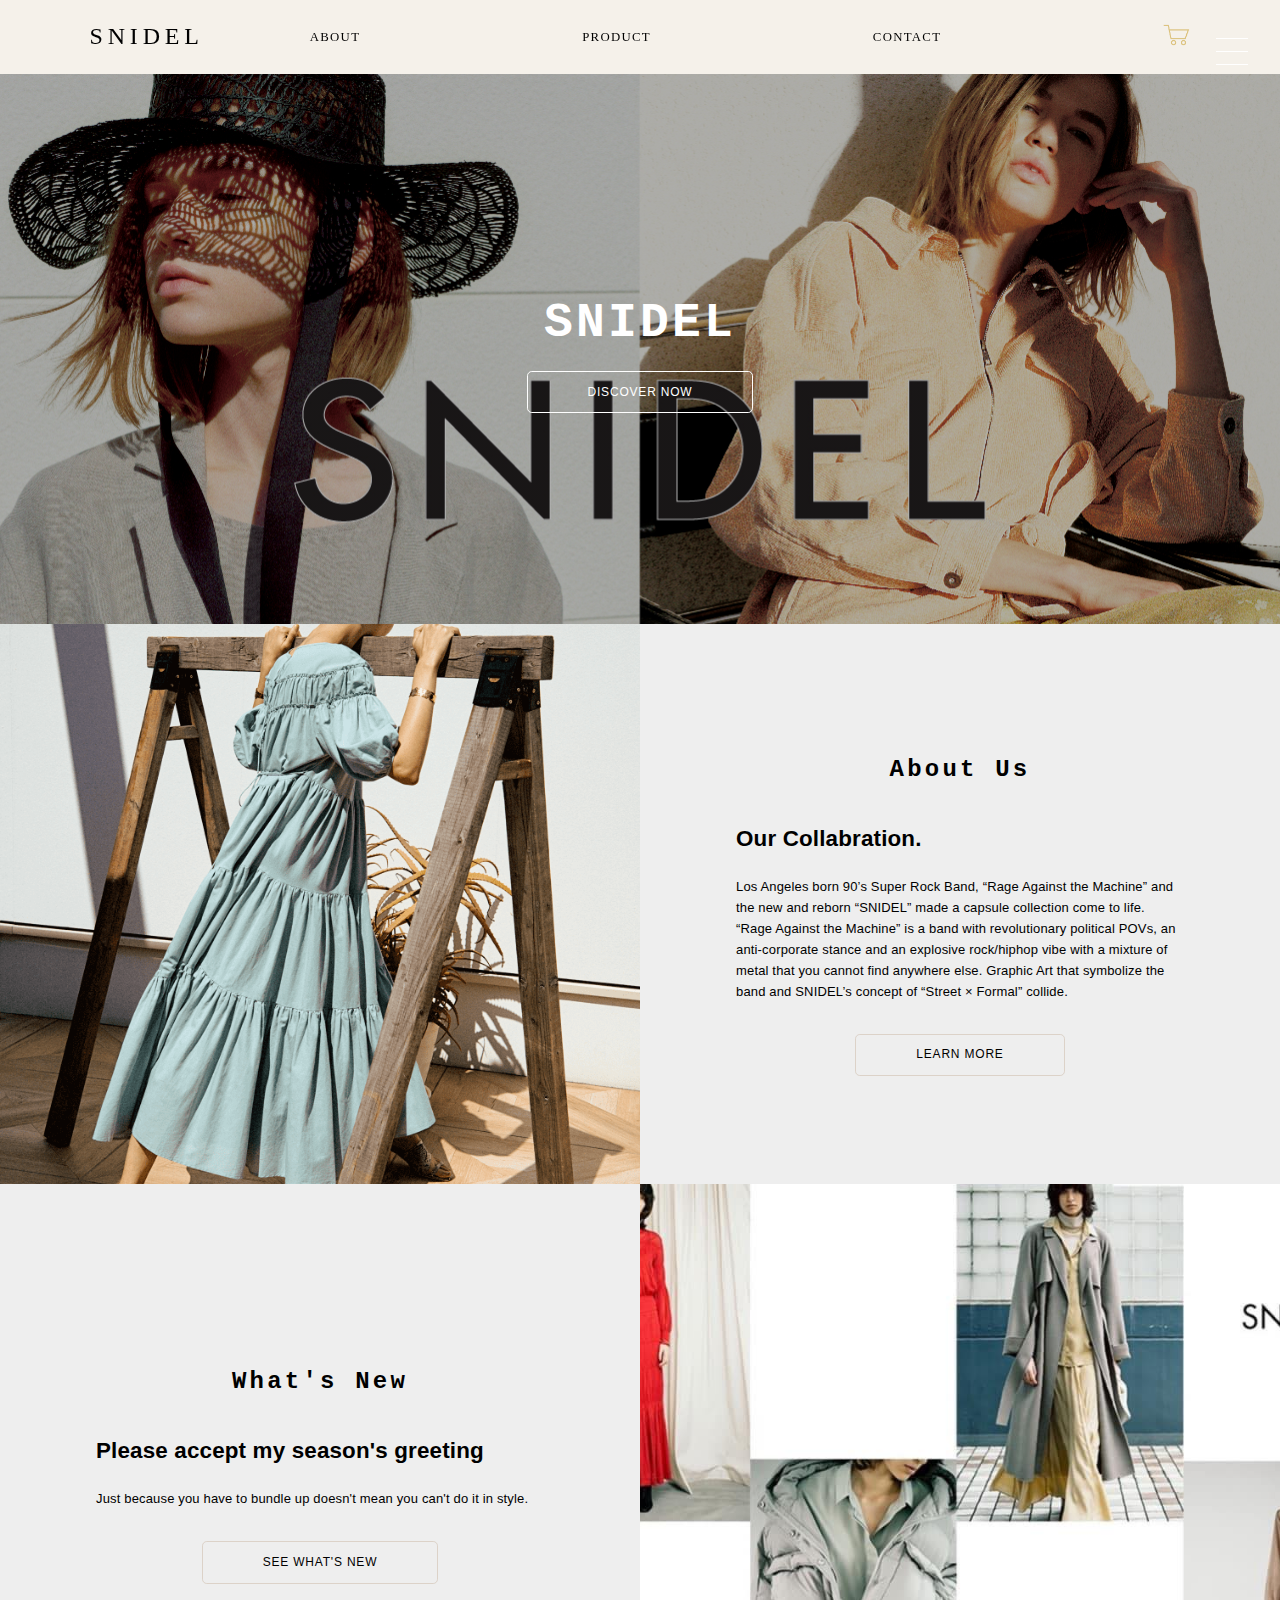
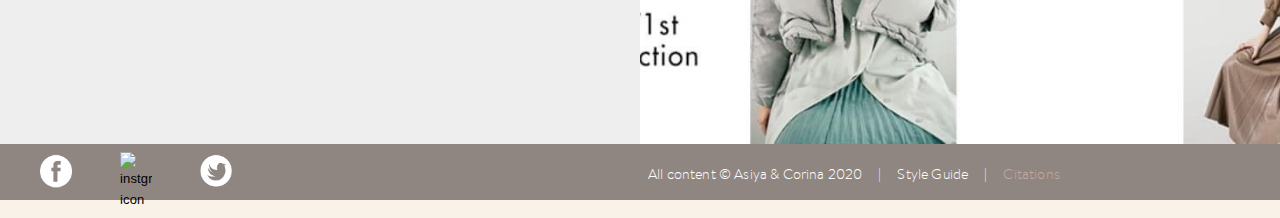
==== index.html @ e37d66d4 "change style" ====
<!doctype html>
<html lang="en">

	<head>
		<title>P02: Company</title>
		<meta charset="utf-8">
		<meta name="viewport" content="width=device-width, initial-scale=1.0">

		<link rel="stylesheet" href="css/normalize.css">
		<link rel="stylesheet" href="css/main.css">
		<link rel="stylesheet" href="css/grids.css">
		<link rel="stylesheet" href="css/nav.css">
		<link rel="stylesheet" href="css/fonts.css">
		<link rel="stylesheet" href="css/pages.css">
	</head>

	<body>
		<!--Navigation Bar-->
		<header>
			<nav class="navBar">
				<nav class="wrapper">

					<div class="logo">
						<a href="index.html" class="nav-logo">SNIDEL</a>
					</div>

		         	<input type="checkbox" id="css-toggle" name="css-toggle-list">

			        <ul>
		               <li><a href="about.html">ABOUT</a></li>

		               <li><a href="product.html">PRODUCT</a></li>
		               <li><a href="contact.html">CONTACT</a></li>

		               <li><a href="cart.html"><span class="cart_icon"></span>&#8203;</a></li>
			        </ul>

		         	<label for="css-toggle" id="css-toggle-list">&#8203;
		         		<span class="container" onclick="myFunction(this)">
						 	<span class="bar1"></span>
						  	<span class="bar2"></span>
						  	<span class="bar3"></span>
						</span>
		         	</label>
		        </nav>
		   </nav>
		</header>

		<div class="white-space"></div>

		<!--  Home Image Section -->
		<section class="title-section-home">
			<div class="grid-col-12of12">
				<div class="home-block">
					<h1>SNIDEL</h1>

					<a href="product.html" class="button">Discover Now</a>
				</div>
			</div>
		</section>


		 <!-- Our Story Section -->
		<section class="half-col-flexbox">

			<div class="grid-col-1of2 flex-box">
				<figure class="half-col-img">
					<img src="pic/about.png" alt="about">
				</figure>
			</div>

			<div class="grid-col-1of2 flex-box">
				<div class="block-content need-white-space">
					<h2>About Us</h2>
					<h3>Our Collabration.</h3>
					<p>
					Los Angeles born 90’s Super Rock Band, “Rage Against the Machine” and the new and reborn “SNIDEL” made a capsule collection come to life. “Rage Against the Machine” is a band with revolutionary political POVs, an anti-corporate stance and an explosive rock/hiphop vibe with a mixture of metal that you cannot find anywhere else. Graphic Art that symbolize the band and SNIDEL’s concept of “Street × Formal” collide.
					</p>


					<a href="about.html" class="button">LEARN MORE</a>
				</div>
			</div>
		</section>

		 <!-- list Overview Section -->
		<section class="half-col-flexbox">
			<div class="grid-col-1of2 flex-box box-1">
				<figure class="half-col-img">
					<img src="pic/snidelCover3.jpg" alt="product">
				</figure>
			</div>

			<div class="grid-col-1of2 flex-box box-2">

				<div class="block-content need-white-space">
					<h2>What's New</h2>
					<h3>Please accept my season's greeting</h3>
					<p>Just because you have to bundle up doesn't mean you can't do it in style.</p>

					<a href="product.html" class="button">SEE what's New</a>
				</div>
			</div>
		</section>




		<footer>
			<div class="footer_section">
				<div id="social-media-icons" class="grid-col-1of2">
					<a href="https://www.facebook.com/"><img src="pic/fb.png" alt="facebook icon"></a>
					<a href="https://www.instagram.com/"><img src="pic./inst.png" alt="instgram icon"></a>
					<a href="https://twitter.com/"><img src="pic//twitter.png" alt="twitter icon"></a>
				</div>

				<div id="copyright" class="grid-col-1of2">
					<p>All content © Asiya & Corina 2020</p>

					<div class="footer-source">
						<p class="bar-hidden">|</p>
						<p>Style Guide</a></p>
						<p>|</p>
						<p><a href="citation.html">Citations</a></p>

					</div>
				</div>
			</div>
		</footer>


	</body>
</html>
---- css/main.css ----
/* Body */
header, nav {
  font-family:"Lucida Sans Unicode";
  font-size: 0.8rem;
  letter-spacing: 0.08rem;
}

body {
  background-color:#f8f2e9;
  font-family:"Lucida Sans Unicode";
  font-size: 13px;
  line-height: 21px;
  margin: 0;
  letter-spacing: 0.01rem;
}

p {
  text-align: left;
  font-size: 13px;
}

h1 {
  font-family:monospace;
    margin: 1rem 0 3rem 0;
    font-size: 3rem;
    letter-spacing: 0.2rem;
    text-align: center;
}

h2 {
  font-family:monospace;
  margin: 1.5rem 0 2.5rem 0;
  font-size: 1.5rem;
  letter-spacing: 0.2rem;
  line-height: 1.8rem;
  text-align: center;
}

h3, h4,  {
  font-family:monospace;
  letter-spacing: 0.05rem;
}

h3 {
  font-size: 1.4rem;
  line-height: 1.8rem;
}

h4 {
  font-size: 1.3rem;
  line-height: 1.6rem;
}



.emphasis {
  font-family: "Lucida Sans Unicode";
}

section {
  padding: 0;
}

section::after {
  content: "";
  display: block;
  clear: both;
}

.need-white-space {
  padding: 3rem 6rem;
}

.cart_section .need-white-space {
  padding: 3rem 4.5rem;
}

.checkout_section .need-white-space {
  padding: 3rem 2.5rem;
}

.white-space {
  width: 100%;
  height: 4.6rem;
}

figure {
    margin: 0;
}

figure::after {
  content: "";
  display: block;
  clear: both;
}

img {
  width: 100%;
  height: auto;
}

.row-1of4 {
  margin: 1rem;

}

.row-1of3 {
  margin: 1rem 2rem ;
}

/* Header */

::-webkit-scrollbar {
  display: none;
}

/* Single Product Page */
.single-product, .single-product h1 {
  text-align: left;
  padding: 0;
  margin: 0;
}

.single-product {
  margin-left: 4rem;
}

/*food selection*/
.quantity {
  display: block;
  float: left;
  width: 100%;
}

.quantity p, .quantity select {
  display: inline;
  margin-right: 1rem;
}

.food_quan {
    border: 1px solid rgb(0, 0, 0);
    width: 29%;
    padding: 0.5rem 1rem;
    margin-bottom: 1rem;
}

.food_num {
    background: transparent;
    border: 0;
    border-radius: 0;
    height: auto;
}

/*  Styling */
footer {

  width: 100%;
}

.footer_section {
  background-color:#8f8681;
  height: 3.5rem;
  width: 100%;
}

.footer-source a {
  text-decoration: none;
  color: #c6aa9d;

  -webkit-transition: all 0.5s ease;
  transition: all 0.5s ease;
}

.footer-source a:hover, .footer-source a:focus, .footer-source a:active {
  color: white;

  -webkit-transition: all 0.5s ease;
  transition: all 0.5s ease;
}

/*.footer-source a:visited{
  color: #ffffff;;
}*/

#copyright p {
  font-family: 'BrandonTextLight', Verdana, sans-serif;
  font-size: 0.73rem;
  display: inline;
  float: left;
  text-align: left;
  padding: 0.5rem 0.5rem 0 0.5rem;
  color: #fff;
}

#social-media-icons img {
  width: 3rem;
  text-align: left;
  float: left;
  display: inline;
  padding: 0.5rem;
  margin-left: 2rem;
}

/* In-Text Links Styling */
a {
  text-decoration: none;
  color: black;

  -webkit-transition: all 0.5s ease;
  transition: all 0.5s ease;
}

a:hover, a:focus, a:active {
  background:white;
  background-color:#c6aa9d;

  -webkit-transition: all 0.5s ease;
  transition: all 0.5s ease;
}

/* Sub Navigation Styling */
.sub-nav a, .checkout-nav a{
  color: #000;
}

.sub-nav {
  text-align: center;
  padding-top: 4rem;
  padding-bottom: 1rem;
}

.checkout-nav {
  text-align: center;
  padding: 4rem 0 1rem 0;
}

.sub-nav a, .sub-nav p, .checkout-nav a, .checkout-nav p {
  display: inline;
  padding: 0 0.5rem;
  margin: 0;
}

/* Button Styling */
.button {
  font-size: 0.75rem;
  letter-spacing: 0.05rem;
  text-decoration: none;
  border-color:#dcd2c8;
  border-style: solid;
  color: black;
  border-width: 0.1rem;
  text-transform: uppercase;

  -webkit-transition: all 0.5s ease;
  transition: all 0.5s ease;

  padding: 0.8em 5em 0.8em 5em ;

  border-radius: 0.3rem;
  display: inline-block;
}

.home-block .button:hover, .home-block .button:focus,
.button:hover, .button:focus {
  background-color: #c6aa9d;
  border-color: #c6aa9d;
  color: rgb(255, 255, 255);
}
---- css/grids.css ----
/*Grids file*/

*, *::after, *::before {
	-webkit-box-sizing: border-box;
	-moz-box-sizing: border-box;
	box-sizing: border-box;
}

[class^='grid-col-'] {
	float: left;
	text-align: center; /* center the content in this block by default */
	width: 100%;  /* defining the default to be mobile first */
}

[class^='grid-col-']::after {
	content: "";
	display: block;
	clear: both;
}

.grid-col-1of3 {
	width: 33.33%;
}

.grid-col-1of4 {
	width: 25%;
}

.grid-col-1of2 {
	width: 50%;
}

/******** MEDIA QUERIES *********/

@media screen and (min-width:75rem) {

	.grid-col-1of4 .listing-block .overlay {
		-webkit-transition: -webkit-transform 0.35s;
		transition: transform 0.35s;
		-webkit-transform: translate3d(0,100%,0);
		transform: translate3d(0,100%,0);
		visibility: hidden;
	}

	.grid-col-1of4 .listing-block .listing-responsive {
	    display: block;
	    position: relative;
		-webkit-transition: -webkit-transform 0.35s;
		transition: transform 0.35s;
	}

	.grid-col-1of4 .listing-block:hover .listing-responsive {
	    -webkit-transform: translate3d(0,-10%,0);
		transform: translate3d(0,-10%,0);
	}

	.listing-block .order-now {
		-webkit-transition: -webkit-transform 0.35s;
		transition: transform 0.35s;
		-webkit-transform: translate3d(0,200%,0);
		transform: translate3d(0,200%,0);
		visibility: visible;
	}

	.grid-col-1of4 .listing-block:hover .overlay,
	.grid-col-1of4 .listing-block:hover .order-now {
		-webkit-transform: translate3d(0,0,0);
		transform: translate3d(0,0,0);

		-webkit-transition: all 0.5s ease;
		transition: all 0.5s ease;
	}

	.grid-col-1of4 .listing-block:hover .order-now {
		-webkit-transition-delay: 0.05s;
		transition-delay: 0.05s;
	}

	.grid-col-1of4 .listing-block:hover .overlay:hover,
	.grid-col-1of4 .listing-block:hover .order-now:hover {
		background-color: rgb(227, 212, 171);
	}
}

/* Tablet */
@media screen and (max-width: 75rem) {

    .grid-col-1of4 {
		width: 50%;
	    display: block;
	}

	.half-col-section .grid-col-1of2,
	.cart-content .grid-col-1of2 {
        display: block;
        width: 100%;
        margin: 0 0 2rem 0rem;
    }

    .cart-content .confirm_section .grid-col-1of2 {
        width: 50%;

    }

    .grid-col-1of3 {
		width: 100%;

	}

    .need-white-space {
  		padding: 2rem 3rem;
	}

	.row-1of4 {
		padding-bottom: 0;
	}

	.service-block img{
		width: 10%;
	}

	.single-product {
  		margin-left: 0rem;
  	}

  	.food_quan {
    	width: 18%;
	}

	/*menu page*/
	.half-col-section [id^='content'] .grid-col-1of2 {
		margin: 0;
	}

	.half-col-section [id^='content'] .dish-title {
		width: 90%;
	}

	.half-col-section [id^='content'] .price {
		text-align: right;
		width: 10%;
	}

	.half-col-section [id^='content'] .left {
		border-right: none;
		padding-right: 0;
	}

	.half-col-section [id^='content'] .right {
		padding-left: 0;
	}

	/*footer*/
	.footer_section .grid-col-1of2 {
		width: 100%;
	}

	#social-media-icons img {
		float: none;
	}

	#copyright p {

     float: none;
     text-align: center;
	}

	.footer-source{
		padding-top:0.5rem;
		padding-bottom: 1rem;
	}

	#copyright .footer-source .bar-hidden,
	.cart-content .bar-hidden {
		display: none;
	}
}


@media screen and (max-width: 55rem) {

	.half-col-flexbox .grid-col-1of2 {
        display: block;
        width: 100%;
        margin: 0 0 2rem 0rem;
	}

	.half-col-flexbox {
		display: block;
	}

	.half-col-flexbox .box-1 {
		order: 0;
	}
}

/* Mobile */
@media screen and (max-width: 40rem) {

	.row-1of3 {
 	 margin: 1rem 1.5rem;
	}

    .grid-col-1of4 {
        display: block;
        width: 100%;
/*        margin: 0 0 2rem 0;*/
    }

    .need-white-space {
    	padding: 2rem 0;
    }

  	.row-1of4 {
		padding: 0;
		margin: 0;
	}

	.block-content {
		padding: 0 1.5rem;
	}

	.contact-section .block-content {
		padding: 0 0rem;
	}

	.sub-nav, .checkout-nav .sub-nav {
	  padding: 3rem 1.5rem 1rem 1.5rem;
	}

	.menu-sub {
		padding: 3rem 0rem 1rem 0rem;
	}

	.single-product {
  		margin: 0 0.5rem;
	}

	.food_quan {
    	width: 40%;
	}

	.checkout-button .grid-col-checkout-6of12 {
		padding: 0;
	}

	.half-col-flexbox .grid-col-1of2 .half-col-img {
		/*display: flex;
    	justify-content: center;
    	align-items: center;
        display: block;*/
        width: 100%;
        height: 50%;
        margin: 0;
	}

	.half-col-flexbox .half-col-img img {
		width: 100%;
	    height: 50%;
	    object-fit: cover;
	    object-position: 50% 50%;
	}

	.grid-col-1of4 .listing-block {
		margin-bottom: 2rem;
	}
	/*menu page*/
	.half-col-section {
		padding: 2rem 1.5rem;
	}

	.half-col-section figure {
		padding: 0;
	}
	.half-col-section [id^='content'] .grid-col-1of2 {
		margin: 0;
	}

	.half-col-section [id^='content'] .dish-title {
		width: 80%;
	}

	.half-col-section [id^='content'] .price {
		text-align: left;
		padding-top: 0;
		width: 20%;
		padding-left: 1.5rem;
	}

	.half-col-section [id^='content'] .left {
		border-right: none;
		padding-right: 0;
	}

	.half-col-section [id^='content'] .right {
		padding-left: 0;
	}

}
---- css/nav.css ----
body {
    margin: 0;
    font-family: 'Lato', sans-serif;
}

/***************** NAVIGATION ********************/
.navBar {
	background-color:#f5f1ea;
	position: fixed;
	min-width: 100%;
	top: 0;
	z-index: 1;
}

.nav-logo {
	display: inline-block;
  	padding-top: 1.5rem;
  	padding-bottom: 1.5rem;
  	font-size: 1.5rem;
  	letter-spacing: 0.3rem;
    -webkit-transition: all 0.5s ease;
  	transition: all 0.5s ease;
}

.wrapper {
	margin: 0 auto;
	max-width: 90%;
	padding: 0 2%;
	align-items: center;
	display: flex;
	justify-content: space-between;
}

.cart_icon {
	content: url('../pic/cart-h.png');
	width: 1.7rem;
	vertical-align: middle;
	margin-bottom: 0.5rem;
}

.cart_icon:hover {
	content: url('../pic/cart.png');

	transition: all 0.5s ease;
	-webkit-transition: all 0.5s ease;

	/*citation:http://stackoverflow.com/questions/4717117/css-image-link-change-on-hover*/
}


nav ul {
	width: 80%;
	display: flex;
	flex-wrap: wrap;
	max-width: 70%;
	list-style-type: none;
	padding: 0;
	justify-content: space-between;
}

nav li:last-child {
	border-bottom: none;
}

nav a {
	text-decoration: none;
	color: black;
	display: block;

	-webkit-transition: color .3s linear;
	transition: color .3s linear;
}

nav a:hover {
  background:black;
  background-color:#c6aa9d;
}

nav li {
	position: relative;
	line-height: 3rem;
	color: black;
	/*text-align: center;*/
	display: inline-block;

	transition: all 0.5s ease;
	-webkit-transition: all 0.5s ease;
}

nav input, nav label {
	display: none;

}

nav label {
	position: absolute;
	top: 0.9rem;
	right: 2rem;
}

nav label:hover {
	cursor:pointer;
}

label .container {
    display: inline-block;
    cursor: pointer;
    margin-top: 0.5rem;
}

label .bar1, label .bar2, label .bar3 {

    display: block;
    width: 2rem;
    height: 0.8rem;
    margin: 0 0 0 0.8rem;
    border-top: 0.1rem solid #fff;

    -webkit-transition: all 0.5s ease;
  	transition: all 0.5s ease;

/*    width: 1.8rem;
    height: 1px;
    background-color: #fff;
    margin: 0.6rem 0;
    transition: 0.4s;*/
}

/* Rotate first bar */
.change .bar1 {
    -webkit-transform: rotate(-45deg) translate(-0.1rem, 1rem);
    transform: rotate(-45deg) translate(-0.1rem, 1rem);
}

/* Fade out the second bar */
.change .bar2 {
    opacity: 0;
}

/* Rotate last bar */
.change .bar3 {
    -webkit-transform: rotate(45deg) translate(-0.5rem, -0.6rem);
    transform: rotate(45deg) translate(-0.5rem, -0.6rem);
}

/*************** MEDIA QUERIES *******************/
@media only screen and (max-width: 90rem) {

    nav ul {
		max-width: 75%;

		transition: all 0.5s ease;
		-webkit-transition: all 0.5s ease;
  	}

  	.white-space {
		width: 100%;
  		height: 4rem;
	}
}

@media only screen and (max-width: 83rem) {

	nav ul{
		max-width: 85%;

		transition: all 0.5s ease;
		-webkit-transition: all 0.5s ease;
  	}
}

@media only screen and (max-width: 69rem) {

	.cart_icon {
		width: 2rem;
	}

	.resv_icon {
		width: 1.5rem;
	}

	nav ul {
		transition: all 1s ease;
		visibility: hidden;
		height: 0;
		width: 100%;
		display: block;
		margin: 0 auto;
		opacity: 0;

		transition: all 0.5s ease;
		-webkit-transition: all 0.5s ease;
  	}

	nav li {
		flex: none;
		width: 100%;
		border-bottom: solid 1px #777;
		padding: 1.5em 0;
		text-align: center;
  	}

	nav li:last-child {
    	margin-bottom: 4rem;
  	}

  	nav input[type="checkbox"]:checked + ul {
	    width: auto;
	    transition: all 1s ease;
	    height: 100vh;
	    visibility: visible;
	    opacity: 1;
	    overflow-y: scroll;
	    -webkit-overflow-scrolling:touch;
  	}

	nav label {
  		display: block;
  	}

	nav input[type="checkbox"]:checked + ul li:nth-child(1) {
		color: #fff;
	}

	.wrapper {
    	display: block;
  	}

  	::-webkit-scrollbar {
    	display: none;
  	}
}

@media only screen and (max-width: 69rem) and (max-height: 40rem) {

	nav li {
		padding: 1em 0;
  	}
}

@media only screen and (max-width: 40rem){


}

/*@media only screen and (max-width: 40rem) and (max-height: 40rem) {
	 nav li {
  		padding:  1rem 0;
  	}
}*/
---- css/fonts.css ----
@font-face {
	font-family: 'BrandonTextRegular';
	font-weight: normal;
	font-style: normal;
	src: url('../fonts/brandontext-regular-webfont.eot');
	src: url('../fonts/brandontext-regular-webfont.eot?#iefix') format('embedded-opentype'), 
		 url('../fonts/brandontext-regular-webfont.woff2') format('woff2'), 
		 url('../fonts/brandontext-regular-webfont.woff') format('woff'),
		 url('../fonts/brandontext-regular-webfont.ttf') format('truetype');
}

@font-face {
	font-family: 'BrandonTextLight';
	font-weight: normal;
	font-style: normal;
	src: url('../fonts/brandontext-light-webfont.eot');
	src: url('../fonts/brandontext-light-webfont.eot?#iefix') format('embedded-opentype'), 
		 url('../fonts/brandontext-light-webfont.woff2') format('woff2'), 
		 url('../fonts/brandontext-light-webfont.woff') format('woff'),
		 url('../fonts/brandontext-light-webfont.ttf') format('truetype');
}

@font-face {
	font-family: 'BrandonTextMedium';
	font-weight: normal;
	font-style: normal;
	src: url('../fonts/brandontext-medium-webfont.eot');
	src: url('../fonts/brandontext-medium-webfont.eot?#iefix') format('embedded-opentype'), 
		 url('../fonts/brandontext-medium-webfont.woff2') format('woff2'), 
		 url('../fonts/brandontext-medium-webfont.woff') format('woff'),
		 url('../fonts/brandontext-medium-webfont.ttf') format('truetype');
}

@font-face {
	font-family: 'LoraRegular';
	font-weight: normal;
	font-style: normal;
	src: url('../fonts/lora-regular-webfont.eot');
	src: url('../fonts/lora-regular-webfont.eot?#iefix') format('embedded-opentype'), 
		 url('../fonts/lora-regular-webfont.woff2') format('woff2'), 
		 url('../fonts/lora-regular-webfont.woff') format('woff'),
		 url('../fonts/lora-regular-webfont.ttf') format('truetype');
}
---- css/pages.css ----
[class^='block-'] {
	/*background-color: #ccc;*/
}

/*citation: http://jonathannicol.com/blog/2011/10/18/responsive-elements-that-retain-their-aspect-ratio/*/

.home-block h1 {
	line-height: 4rem;
	color: rgb(255, 255, 255);
	font-size: 3rem;
	margin-bottom: 1rem;
}

.home-block p {
	color: rgb(255, 255, 255);
	font-size: 1.3rem;
	padding-bottom: 2rem;
	text-align: center;
}

.home-block .button {
	color: rgb(255, 255, 255);
	border-color: rgb(255, 255, 255);
}

.title-section-home {
	background:
    linear-gradient(
      rgba(0, 0, 0, 0.3),
      rgba(0, 0, 0, 0.3)
      ),
    url('../pic/bk.jpg');
	background-position: top center;
	background-attachment: fixed;
	background-repeat: no-repeat;
	background-size: cover;
	width: 100%;
	height: 35rem;
	display: flex;
    align-items: center;

/*    citation: http://sixrevisions.com/css/responsive-background-image/;*/
}

.multi-col-section {
	background-color: rgb(245, 245, 245);
}

/*listing page styling*/
.title-section-listing {
	background-image: url('../pic/bk.jpg');
	background-position: center center;
	background-attachment: fixed;
	background-repeat: no-repeat;
	background-size: cover;
	width: 100%;
	height: 25rem;
	display: flex;
    align-items: center;
/*    citation: http://sixrevisions.com/css/responsive-background-image/;*/
}

.listing-page {
	background-color: rgb(245, 245, 245);
}

.food-listing {
	background-color: #ccc;
	height: 16rem;
    overflow: hidden;
}

.food-listing img {
	width: 100%;
    height: 100%;
    object-fit: cover;
    object-position: 50% 50%;
}

.food-listing::after {
	content: "";
	display: block;
	clear: both;
}

.listing-block {
	background-color: #ffffff;
	/*citation: https://www.w3schools.com/css/css3_shadows.asp*/
	width: 100%;
    height: 29.5rem;
    float: left;
    overflow: hidden;
    position: relative;
    text-align: center;
}

/*citation:https://miketricking.github.io/dist/*/

.listing-block .overlay {
    width: 100%;
    position: absolute;
    overflow: hidden;
    left: 0;
	top: auto;
	bottom: 0;
	padding: 0;
	height: auto;
	background-color: #ffffff;
	color: #3c4a50;
	visibility: visible;
}

.listing-block .order-now {
	text-decoration: none;
	width: 100%	;
	text-transform: uppercase;
	color: #fff;
	text-align: center;
	position: relative;
	padding: 10px 0;
	background-color: rgb(213, 181, 123);
	float: left;
	margin: 0px;
	display: inline-block;
}

.product-name {
	background-color: #fff;
	margin-top: 14.8rem;
	margin-left: 7.5%;
	width: 85%;
	position: absolute;
	box-shadow: 0 0px 0px 0 rgba(0, 0, 0, 0.1),
	0 0px 0.1rem 0 rgba(0, 0, 0, 0.1);

	/*citation: https://www.w3schools.com/css/css3_shadows.asp*/
}

.product-name h4 {
	margin: 0.5rem 0;
}

.food-detail {
	margin-top: 1rem;
   padding: 1.5rem;
    font-size: 0.9em;
}

.food-detail .button {
	display: block;
	width: 100%;
}

/* Review Form Styling */
.review-form .grid-col-1of2 {
	text-align: left;
}

#review-container {
	height: 35rem;
	overflow: scroll;
}

.review-form label {
	text-align: left;
}

.review-form .button-center {
	display: block;
}

.button-center {
	text-align: center;
	display: inline-block;
	margin-top: 2rem;
}

input[type=submit] {
	padding: 0.8em 5em 0.8em 5em ;
	margin-top: 2rem;
	background-color: rgba(255, 255, 255, 0);
	font-size: 0.75rem;
}

.checkout-button .button-center {
	margin-top: 1rem;
}

input[type=text] {
	height: 3rem;
}

textarea {
	height: 5rem;
}

input[type=text], textarea {
	font-family: 'BrandonTextLight', Verdana, sans-serif;
	padding-left: 0.5rem;
	color: rgb(0, 0, 0);
	margin-top: 0.2rem;
	border: 0.1rem solid rgb(0, 0, 0);
}

input[type=text], textarea  {
	width: 100%;
}

input:focus, textarea:focus {
	outline: none;
	border: 0.1rem solid rgb(219, 193, 124);
}

label:not(#css-toggle-menu):not(.quan_label):not(#toggle-menu) {
	padding-top: 1rem;
	font-family: 'BrandonTextMedium', Verdana, sans-serif;
	display: block;
}



.quan_label {
	font-family: 'BrandonTextMedium', Verdana, sans-serif;
	display: block;
}

.food_quan label,
.food_quan .food_num {
	padding: 0;
	   display: inline;
    margin-right: 1rem;
}

.review-block {
	border-bottom: solid 0.1rem #000;
	text-align: left;
	padding-bottom: 1rem;
	margin-right: 2.5rem;
}

::-webkit-input-placeholder { /* Chrome/Opera/Safari */
  color: rgb(219, 193, 124);
}
::-moz-placeholder { /* Firefox 19+ */
  color: rgb(219, 193, 124);
}
::-ms-input-placeholder { /* IE 10+ */
  color: rgb(219, 193, 124);
}
::-moz-placeholder { /* Firefox 18- */
  color: rgb(219, 193, 124);
}

/*citation: https://css-tricks.com/crop-top/*/

/* Story section on home page*/
.half-col-flexbox {
	background-color: #eee;

  	display: flex;
  	flex-direction: row;
  	align-items: center;
  	flex-wrap: wrap;
}

.half-col-flexbox::after {
	content: "";
	clear: both;
	display: block;
}

.box-1 {
	order: 1;
}

.half-col-img {
    height: 35rem;
    overflow: hidden;
}

.half-col-img img {
	width: 100%;
    height: 100%;
    object-fit: cover;
    object-position: 50% 50%;
}

.half-col-img::after {
	content: "";
	display: block;
	clear: both;
}

/*citation: http://stackoverflow.com/questions/14142378/css-filling-a-div-with-an-image-while-staying-in-proportion
*/
.block-content {
	text-align: center;
}

.block-content h3 {
	text-align: left;
}

.block-content .button {
    text-align: center;
    margin-top: 2rem;
}

.block-content ul {
	padding: 0;
	padding-top: 1rem;
	margin: 0rem 0rem 0rem 2rem;
	list-style: none;
	margin-bottom: 2rem;
	text-align: left;
}

.reward {
	margin-top: 1.5rem;
}

.note {
	text-align: left;
	font-size: 0.7rem;
	font-style: italic;
}

.block-content p {
	margin: 0;
}

.block-content .checkout-button .button {
    width: 95%;
}

/* service sections on home*/
.service-block {
	width: 100%;
}

.service-block img{
	width: 28%;
}

.service-block p{
	font-size: 0.75rem;
	text-align: left;
}

/*About*/
.title-section-about {
	background-image: url('../pic/bk2.jpg');
	background-position: top center;
	background-attachment: fixed;
	background-repeat: no-repeat;
	background-size: cover;
	width: 100%;
	height: 25rem;
	display: flex;
    align-items: center;

/*    citation: http://sixrevisions.com/css/responsive-background-image/;*/
}

.whole-col-sec {
	padding: 5rem;
}



/*contact section*/

.contact_icon {
	width: 6%;
	margin-right: 2rem;
	margin-bottom: 1rem;
	margin: 1rem 2rem 1rem 0rem;
	vertical-align: middle;
}

.icon_text{
	margin-left: 4rem;
}

.block-contet li {
	margin-bottom: 1rem;
}

.map-section iframe {
	width: 100%;
	height: 20rem;
	border: none;
	display: flex;
	justify-content: center;
    align-items: center;
    overflow: hidden;
}

/* cart section styling*/


section.cart-section h1, section.cart-section p {
  color: #fff;
}

@media screen and (max-width: 75rem) {
	.half-col-section .right {
		padding-left: 0rem;
	}

	.service-block img{
		width: 15%;
	}

	.review-block {
    	margin-right: 0;
	}

	.block-content .checkout-button .button {
    	width: 100%;
	}

	.home-block h1 {
		font-size: 3rem;
	}

	footer .footer_section {
	  height: 8rem;
	}
}

@media screen and (max-width: 40rem) {
		/*title image*/
	section.title-section-home {
		background:
    	linear-gradient(
	      rgba(0, 0, 0, 0.3),
	      rgba(0, 0, 0, 0.3)
	      ),
		url(../img/home-small.jpg);
		background-position: top center;
	}

	section.title-section-about {
		background: url(../img/about-small.jpg);
		background-position: top center;
	}

	section.title-section-events {
		background: url(../img/events-small.jpg);
		background-position: top center;
	}

	section.title-section-menu {
		background: url(../img/menu-small.jpg);
		background-position: top center;
	}

	section.title-section-listing {
		background: url(../img/orderonline-small.jpg);
		background-position: top center;
	}

	section.title-section-contact {
		background: url(../img/contact-small.jpg);
		background-position: top center;
	}
}


@media screen and (max-width: 35rem) {

	.contact_icon {
		width: 8%;
	}

	.service-block img{
		width: 30%;
	}

	.block-content ul {
		margin-left: 0;
	}

	.review-form .button, .block-content .button  {
		display: block;
	}

	.review-form input[type=submit],
	.button-center {
	    width: 100%;
	}

	.button-center1 {
		margin: 2rem 1.5rem 1rem 1.5rem;
	}

	.home-block h1 {
		font-size: 2rem;
	}

	.home-block p {
		font-size: 1rem;
	}
}
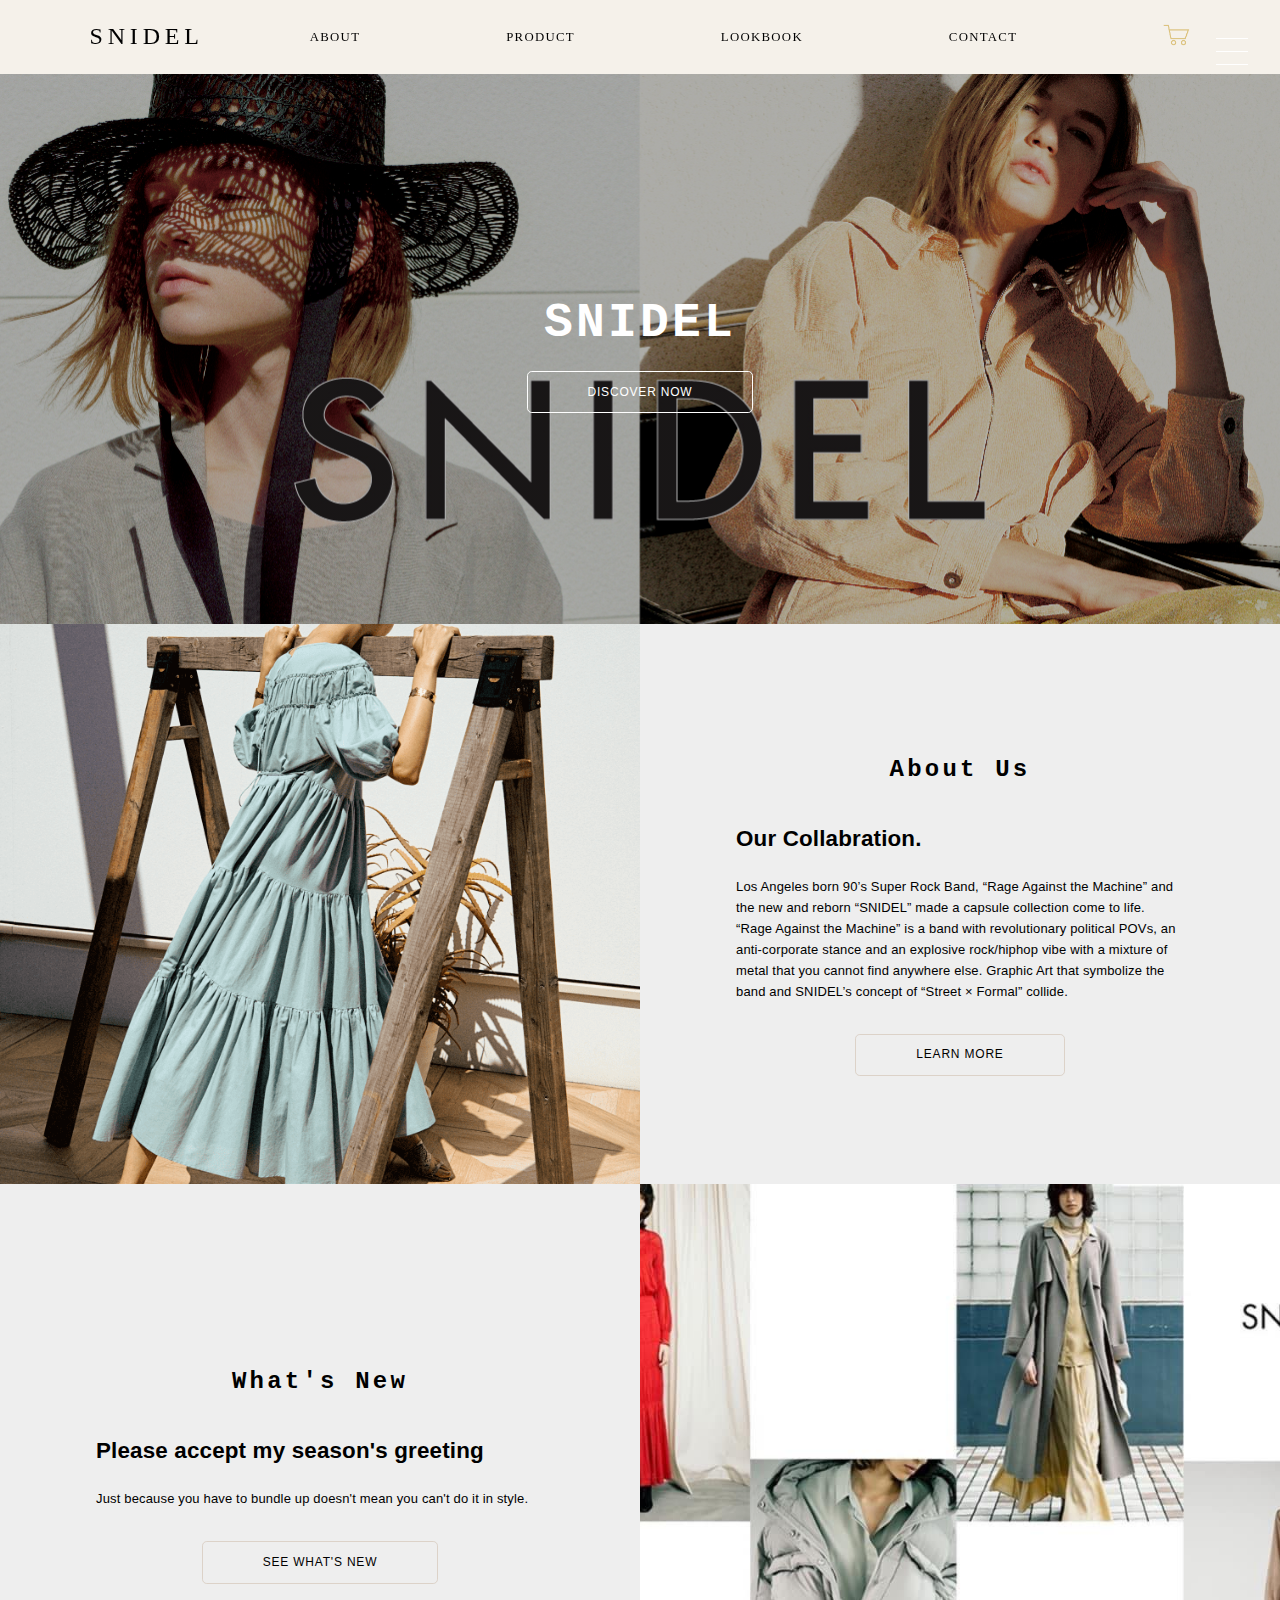
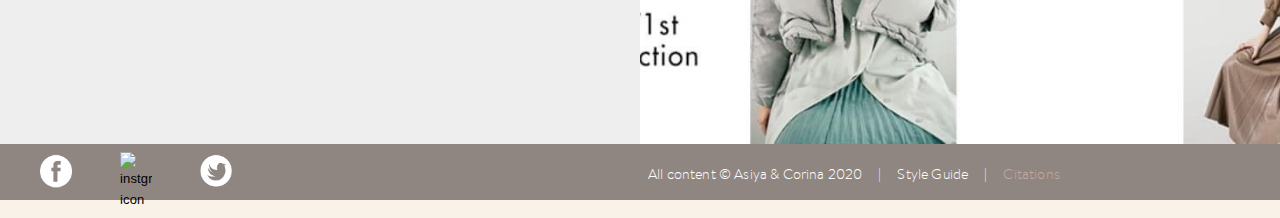
==== commit d64ea1e5: "keep editing" ====
--- a/index.html
+++ b/index.html
@@ -30,6 +30,10 @@
 		               <li><a href="about.html">ABOUT</a></li>
 
 		               <li><a href="product.html">PRODUCT</a></li>
+									 <li><a href="lookbook.html">LOOKBOOK</a></li>
+
+
+
 		               <li><a href="contact.html">CONTACT</a></li>
 
 		               <li><a href="cart.html"><span class="cart_icon"></span>&#8203;</a></li>
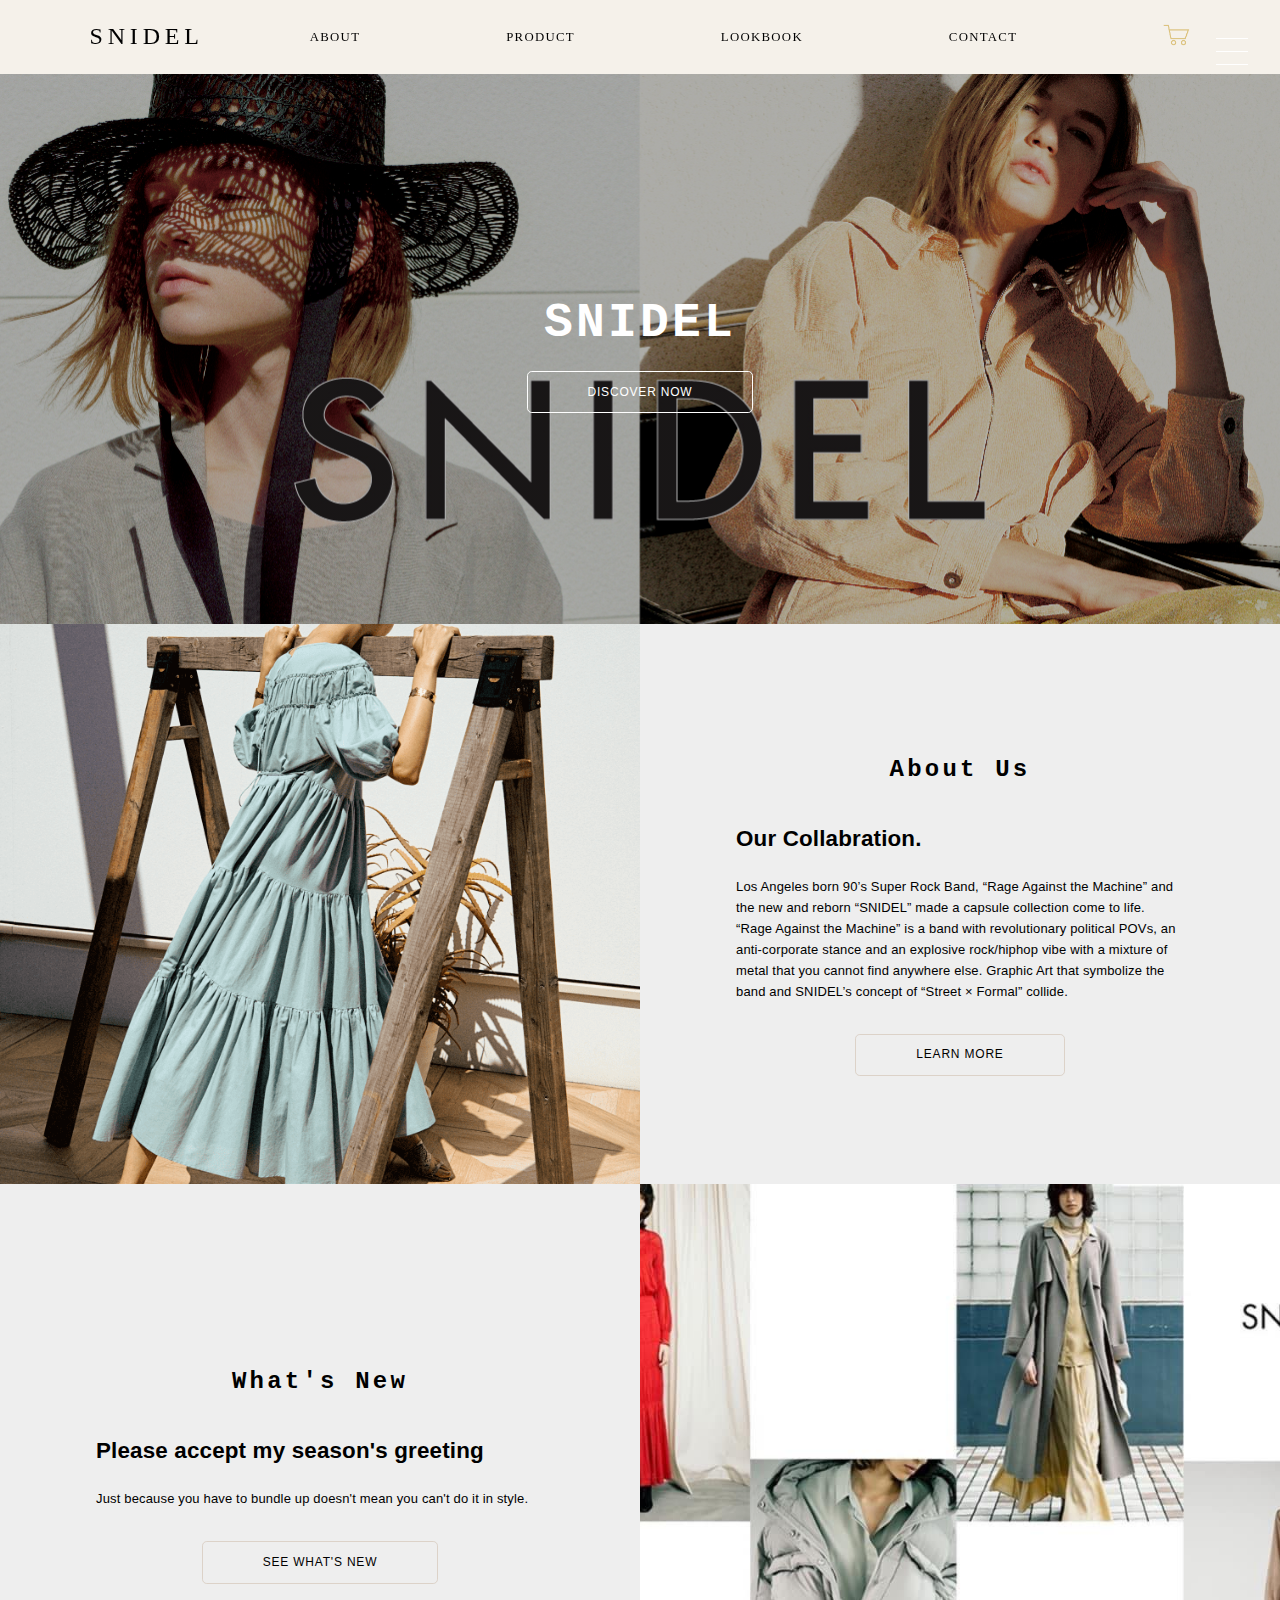
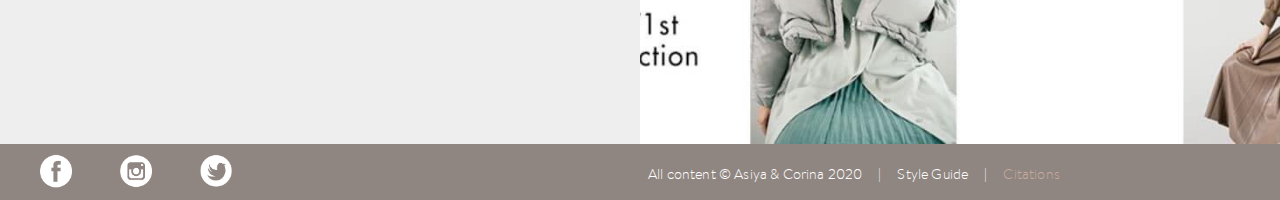
==== commit ce884279: "icon update" ====
--- a/index.html
+++ b/index.html
@@ -114,8 +114,8 @@
 			<div class="footer_section">
 				<div id="social-media-icons" class="grid-col-1of2">
 					<a href="https://www.facebook.com/"><img src="pic/fb.png" alt="facebook icon"></a>
-					<a href="https://www.instagram.com/"><img src="pic./inst.png" alt="instgram icon"></a>
-					<a href="https://twitter.com/"><img src="pic//twitter.png" alt="twitter icon"></a>
+					<a href="https://www.instagram.com/"><img src="pic/inst.png" alt="instgram icon"></a>
+					<a href="https://twitter.com/"><img src="pic/twitter.png" alt="twitter icon"></a>
 				</div>
 
 				<div id="copyright" class="grid-col-1of2">
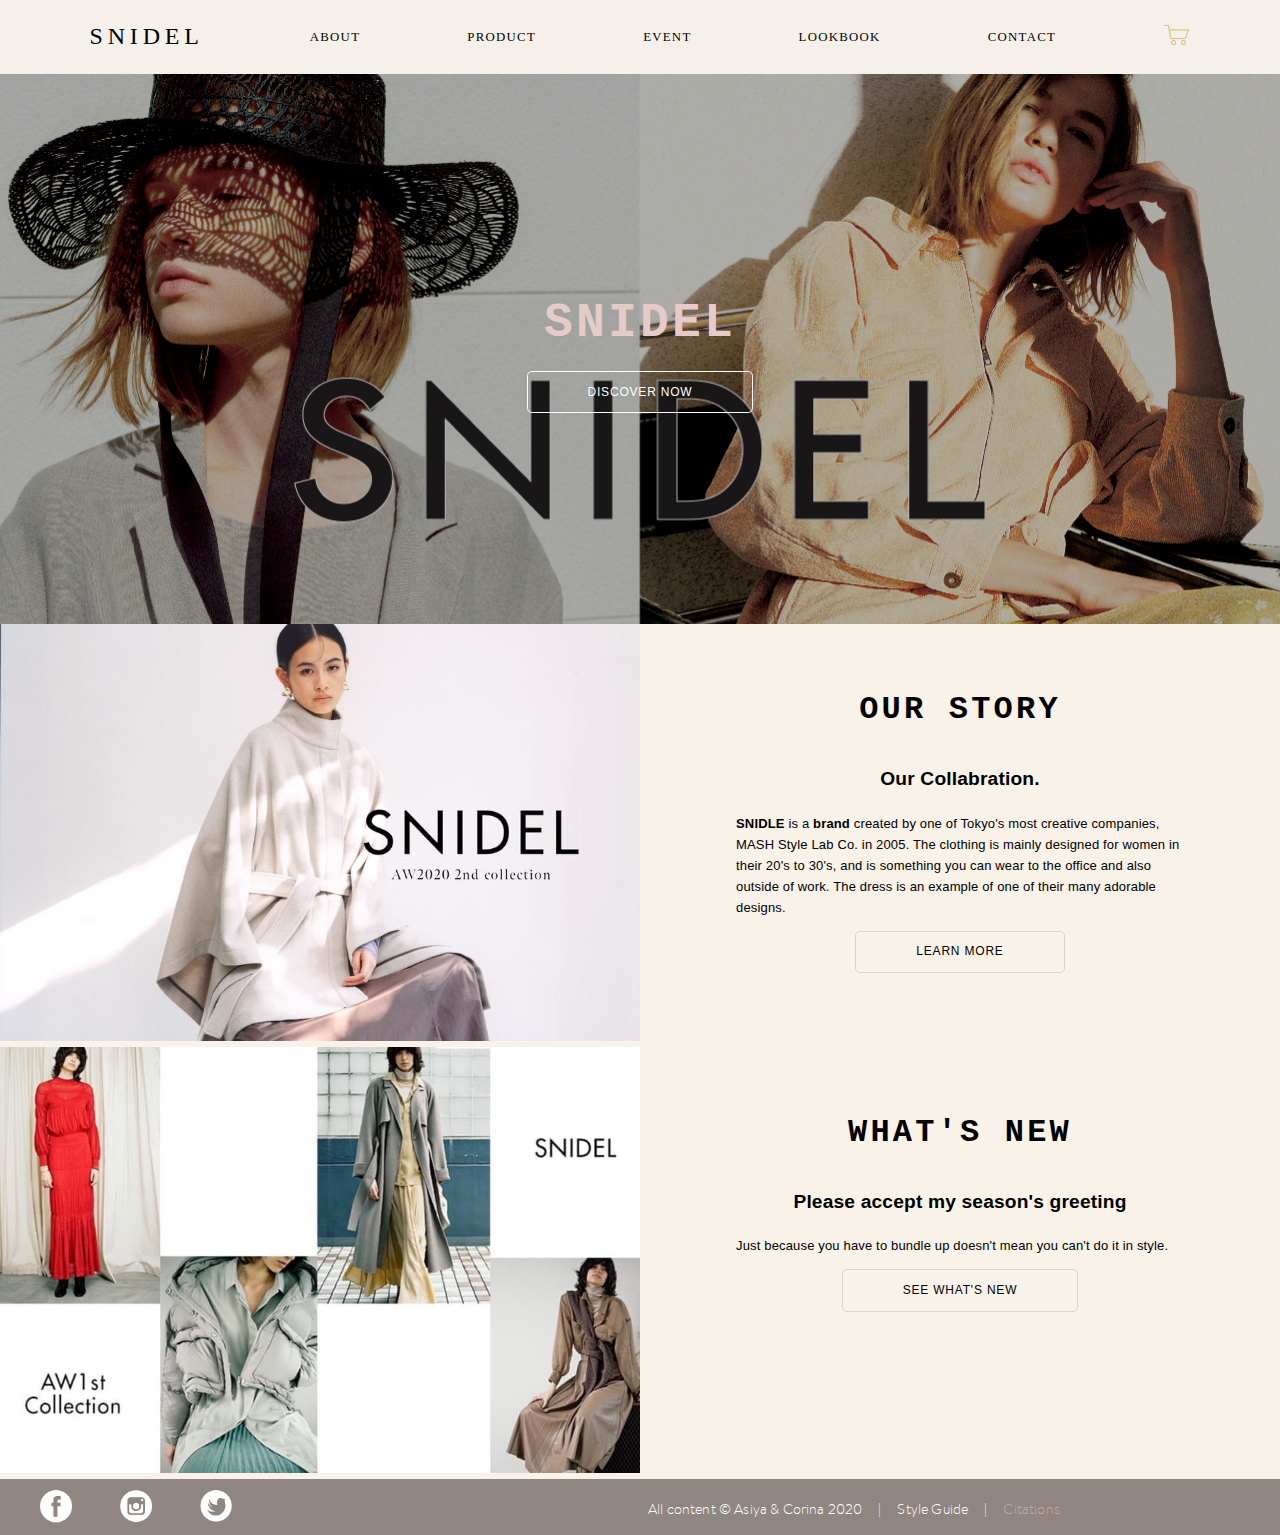
==== commit fc8867c4: "edit product" ====
--- a/index.html
+++ b/index.html
@@ -30,6 +30,8 @@
 		               <li><a href="about.html">ABOUT</a></li>
 
 		               <li><a href="product.html">PRODUCT</a></li>
+									 <li><a href="event.html">EVENT</a></li>
+
 									 <li><a href="lookbook.html">LOOKBOOK</a></li>
 
 
@@ -69,16 +71,16 @@
 
 			<div class="grid-col-1of2 flex-box">
 				<figure class="half-col-img">
-					<img src="pic/about.png" alt="about">
+					<img src="img/snidelAw2020.jpg" alt="about">
 				</figure>
 			</div>
 
 			<div class="grid-col-1of2 flex-box">
 				<div class="block-content need-white-space">
-					<h2>About Us</h2>
+					<h2>OUR STORY</h2>
 					<h3>Our Collabration.</h3>
 					<p>
-					Los Angeles born 90’s Super Rock Band, “Rage Against the Machine” and the new and reborn “SNIDEL” made a capsule collection come to life. “Rage Against the Machine” is a band with revolutionary political POVs, an anti-corporate stance and an explosive rock/hiphop vibe with a mixture of metal that you cannot find anywhere else. Graphic Art that symbolize the band and SNIDEL’s concept of “Street × Formal” collide.
+					<b>SNIDLE</b> is a <b>brand </b> created by one of Tokyo's most creative companies, MASH Style Lab Co. in 2005. The clothing is mainly designed for women in their 20's to 30's, and is something you can wear to the office and also outside of work. The dress is an example of one of their many adorable designs.
 					</p>
 
 
@@ -98,7 +100,7 @@
 			<div class="grid-col-1of2 flex-box box-2">
 
 				<div class="block-content need-white-space">
-					<h2>What's New</h2>
+					<h2>WHAT'S NEW</h2>
 					<h3>Please accept my season's greeting</h3>
 					<p>Just because you have to bundle up doesn't mean you can't do it in style.</p>
 
--- a/css/main.css
+++ b/css/main.css
@@ -30,7 +30,7 @@
 h2 {
   font-family:monospace;
   margin: 1.5rem 0 2.5rem 0;
-  font-size: 1.5rem;
+  font-size: 2.0rem;
   letter-spacing: 0.2rem;
   line-height: 1.8rem;
   text-align: center;
@@ -42,7 +42,7 @@
 }
 
 h3 {
-  font-size: 1.4rem;
+  font-size: 1.2rem;
   line-height: 1.8rem;
 }
 
@@ -51,6 +51,11 @@
   line-height: 1.6rem;
 }
 
+
+h5 {
+  font-size: 1.1rem;
+  line-height: 1.2rem;
+}
 
 
 .emphasis {
@@ -125,7 +130,7 @@
   margin-left: 4rem;
 }
 
-/*food selection*/
+/*product selection*/
 .quantity {
   display: block;
   float: left;
@@ -137,14 +142,14 @@
   margin-right: 1rem;
 }
 
-.food_quan {
+.product_quan {
     border: 1px solid rgb(0, 0, 0);
     width: 29%;
     padding: 0.5rem 1rem;
     margin-bottom: 1rem;
 }
 
-.food_num {
+.product_num {
     background: transparent;
     border: 0;
     border-radius: 0;
--- a/css/grids.css
+++ b/css/grids.css
@@ -123,7 +123,7 @@
   		margin-left: 0rem;
   	}
 
-  	.food_quan {
+  	.product_quan {
     	width: 18%;
 	}
 
@@ -236,7 +236,7 @@
   		margin: 0 0.5rem;
 	}
 
-	.food_quan {
+	.product_quan {
     	width: 40%;
 	}
 
--- a/css/nav.css
+++ b/css/nav.css
@@ -72,8 +72,8 @@
 }
 
 nav a:hover {
-  background:black;
-  background-color:#c6aa9d;
+color:#c6aa9d;
+background-color: #f5f1ea;
 }
 
 nav li {
@@ -114,7 +114,7 @@
     width: 2rem;
     height: 0.8rem;
     margin: 0 0 0 0.8rem;
-    border-top: 0.1rem solid #fff;
+    border-top: 0.1rem solid black;
 
     -webkit-transition: all 0.5s ease;
   	transition: all 0.5s ease;
--- a/css/pages.css
+++ b/css/pages.css
@@ -1,15 +1,19 @@
 [class^='block-'] {
-	/*background-color: #ccc;*/
-}
-
-/*citation: http://jonathannicol.com/blog/2011/10/18/responsive-elements-that-retain-their-aspect-ratio/*/
+
+}
+
 
 .home-block h1 {
 	line-height: 4rem;
-	color: rgb(255, 255, 255);
+	color: rgb(229,204,201);
 	font-size: 3rem;
 	margin-bottom: 1rem;
 }
+
+.title-section-product .home-block h1  {
+		color:#c6aa9d;
+}
+
 
 .home-block p {
 	color: rgb(255, 255, 255);
@@ -43,12 +47,17 @@
 }
 
 .multi-col-section {
-	background-color: rgb(245, 245, 245);
+	background-color: ;
 }
 
 /*listing page styling*/
+<<<<<<< HEAD
+.title-section-product {
+	background-image: url('../pic/bk-p.jpg');
+=======
 .title-section-listing {
-	background-image: url('../pic/bk.jpg');
+	background-image: url('../img/bk.jpg');
+>>>>>>> master
 	background-position: center center;
 	background-attachment: fixed;
 	background-repeat: no-repeat;
@@ -61,95 +70,49 @@
 }
 
 .listing-page {
-	background-color: rgb(245, 245, 245);
-}
-
-.food-listing {
+	background-color: white;
+}
+
+.product-listing {
 	background-color: #ccc;
-	height: 16rem;
+<<<<<<< HEAD
+height: 25rem;
+  overflow: hidden;
+}
+
+
+
+=======
+	height: 25rem;
     overflow: hidden;
 }
 
-.food-listing img {
+.product-listing img {
 	width: 100%;
     height: 100%;
     object-fit: cover;
     object-position: 50% 50%;
 }
 
-.food-listing::after {
+>>>>>>> master
+.product-listing::after {
 	content: "";
 	display: block;
 	clear: both;
 }
 
-.listing-block {
-	background-color: #ffffff;
-	/*citation: https://www.w3schools.com/css/css3_shadows.asp*/
-	width: 100%;
-    height: 29.5rem;
-    float: left;
-    overflow: hidden;
-    position: relative;
-    text-align: center;
-}
+
 
 /*citation:https://miketricking.github.io/dist/*/
 
-.listing-block .overlay {
-    width: 100%;
-    position: absolute;
-    overflow: hidden;
-    left: 0;
-	top: auto;
-	bottom: 0;
-	padding: 0;
-	height: auto;
-	background-color: #ffffff;
-	color: #3c4a50;
-	visibility: visible;
-}
-
-.listing-block .order-now {
-	text-decoration: none;
-	width: 100%	;
-	text-transform: uppercase;
-	color: #fff;
-	text-align: center;
-	position: relative;
-	padding: 10px 0;
-	background-color: rgb(213, 181, 123);
-	float: left;
-	margin: 0px;
-	display: inline-block;
-}
-
-.product-name {
-	background-color: #fff;
-	margin-top: 14.8rem;
-	margin-left: 7.5%;
-	width: 85%;
-	position: absolute;
-	box-shadow: 0 0px 0px 0 rgba(0, 0, 0, 0.1),
-	0 0px 0.1rem 0 rgba(0, 0, 0, 0.1);
-
-	/*citation: https://www.w3schools.com/css/css3_shadows.asp*/
-}
-
-.product-name h4 {
-	margin: 0.5rem 0;
-}
-
-.food-detail {
-	margin-top: 1rem;
+
+
+.product-detail {
+	text-align: left;
    padding: 1.5rem;
-    font-size: 0.9em;
-}
-
-.food-detail .button {
-	display: block;
-	width: 100%;
-}
+	color: black;
+}
+
 
 /* Review Form Styling */
 .review-form .grid-col-1of2 {
@@ -178,7 +141,7 @@
 input[type=submit] {
 	padding: 0.8em 5em 0.8em 5em ;
 	margin-top: 2rem;
-	background-color: rgba(255, 255, 255, 0);
+	background-color: #c6aa9d;
 	font-size: 0.75rem;
 }
 
@@ -208,13 +171,18 @@
 
 input:focus, textarea:focus {
 	outline: none;
-	border: 0.1rem solid rgb(219, 193, 124);
-}
-
-label:not(#css-toggle-menu):not(.quan_label):not(#toggle-menu) {
+	border: 0.1rem solid #c6aa9d;
+}
+
+<<<<<<< HEAD
+label:not(#css-toggle-product):not(.quan_label):not(#toggle-product) {
+=======
+label:not(#css-toggle-list):not(.quan_label):not(#toggle-list) {
+>>>>>>> master
 	padding-top: 1rem;
 	font-family: 'BrandonTextMedium', Verdana, sans-serif;
 	display: block;
+	color:black;
 }
 
 
@@ -224,8 +192,8 @@
 	display: block;
 }
 
-.food_quan label,
-.food_quan .food_num {
+.product_quan label,
+.product_quan .product_num {
 	padding: 0;
 	   display: inline;
     margin-right: 1rem;
@@ -239,16 +207,20 @@
 }
 
 ::-webkit-input-placeholder { /* Chrome/Opera/Safari */
-  color: rgb(219, 193, 124);
+<<<<<<< HEAD
+  color: #c6aa9d;
+=======
+  color: rgb(112,128,144);
+>>>>>>> master
 }
 ::-moz-placeholder { /* Firefox 19+ */
-  color: rgb(219, 193, 124);
+  color: #c6aa9d;
 }
 ::-ms-input-placeholder { /* IE 10+ */
-  color: rgb(219, 193, 124);
+  color: #c6aa9d;
 }
 ::-moz-placeholder { /* Firefox 18- */
-  color: rgb(219, 193, 124);
+  color: #c6aa9d;
 }
 
 /*citation: https://css-tricks.com/crop-top/*/
@@ -451,18 +423,18 @@
 		background-position: top center;
 	}
 
-	section.title-section-menu {
-		background: url(../img/menu-small.jpg);
+	section.title-section-product {
+		background: url(../img/product-small.jpg);
 		background-position: top center;
 	}
 
 	section.title-section-listing {
-		background: url(../img/orderonline-small.jpg);
+		background: url(../img/store3.jpg);
 		background-position: top center;
 	}
 
 	section.title-section-contact {
-		background: url(../img/contact-small.jpg);
+		background: url(../img/store.jpg);
 		background-position: top center;
 	}
 }
@@ -499,6 +471,8 @@
 		font-size: 2rem;
 	}
 
+
+
 	.home-block p {
 		font-size: 1rem;
 	}
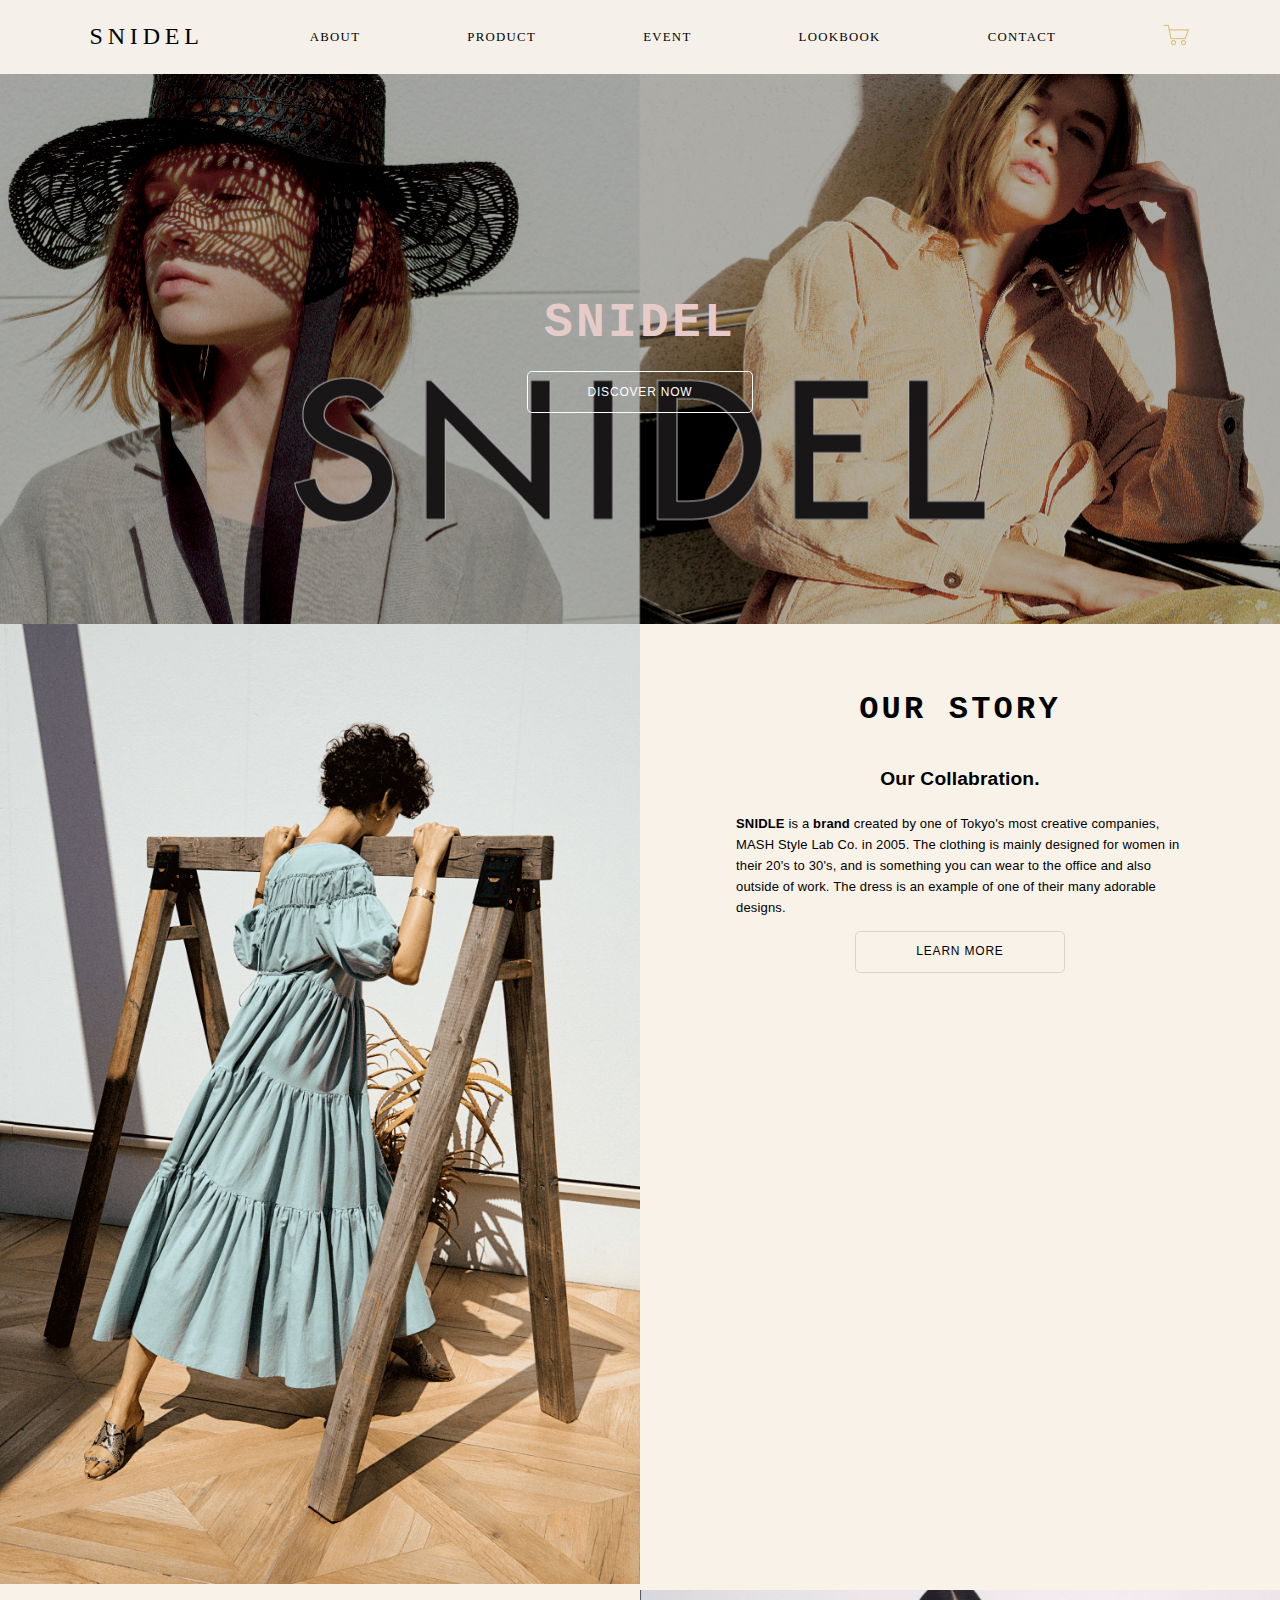
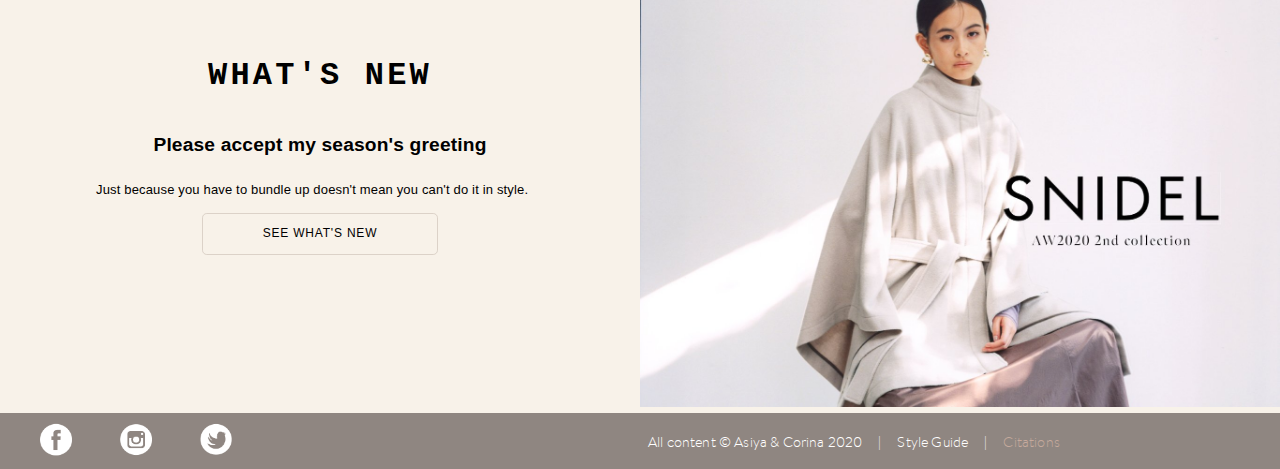
==== commit 9012ee35: "correct mistake  for different pages" ====
--- a/index.html
+++ b/index.html
@@ -71,42 +71,45 @@
 
 			<div class="grid-col-1of2 flex-box">
 				<figure class="half-col-img">
-					<img src="img/snidelAw2020.jpg" alt="about">
+					<img src="pic/about.png" alt="about" >
 				</figure>
 			</div>
 
 			<div class="grid-col-1of2 flex-box">
+
 				<div class="block-content need-white-space">
 					<h2>OUR STORY</h2>
 					<h3>Our Collabration.</h3>
 					<p>
 					<b>SNIDLE</b> is a <b>brand </b> created by one of Tokyo's most creative companies, MASH Style Lab Co. in 2005. The clothing is mainly designed for women in their 20's to 30's, and is something you can wear to the office and also outside of work. The dress is an example of one of their many adorable designs.
 					</p>
-
-
 					<a href="about.html" class="button">LEARN MORE</a>
 				</div>
+
 			</div>
 		</section>
 
 		 <!-- list Overview Section -->
 		<section class="half-col-flexbox">
-			<div class="grid-col-1of2 flex-box box-1">
-				<figure class="half-col-img">
-					<img src="pic/snidelCover3.jpg" alt="product">
-				</figure>
+				<div class="grid-col-1of2 flex-box box-2">
+
+			<div class="block-content need-white-space">
+				<h2>WHAT'S NEW</h2>
+				<h3>Please accept my season's greeting</h3>
+				<p>Just because you have to bundle up doesn't mean you can't do it in style.</p>
+				<a href="product.html" class="button">SEE what's New</a>
 			</div>
+</div>
 
-			<div class="grid-col-1of2 flex-box box-2">
 
-				<div class="block-content need-white-space">
-					<h2>WHAT'S NEW</h2>
-					<h3>Please accept my season's greeting</h3>
-					<p>Just because you have to bundle up doesn't mean you can't do it in style.</p>
+				<div class="grid-col-1of2 flex-box box-1">
+					<figure class="half-col-img">
+						<img src="pic/bk-p.jpg" alt="product">
+					</figure>
+				</div>
 
-					<a href="product.html" class="button">SEE what's New</a>
-				</div>
-			</div>
+
+
 		</section>
 
 
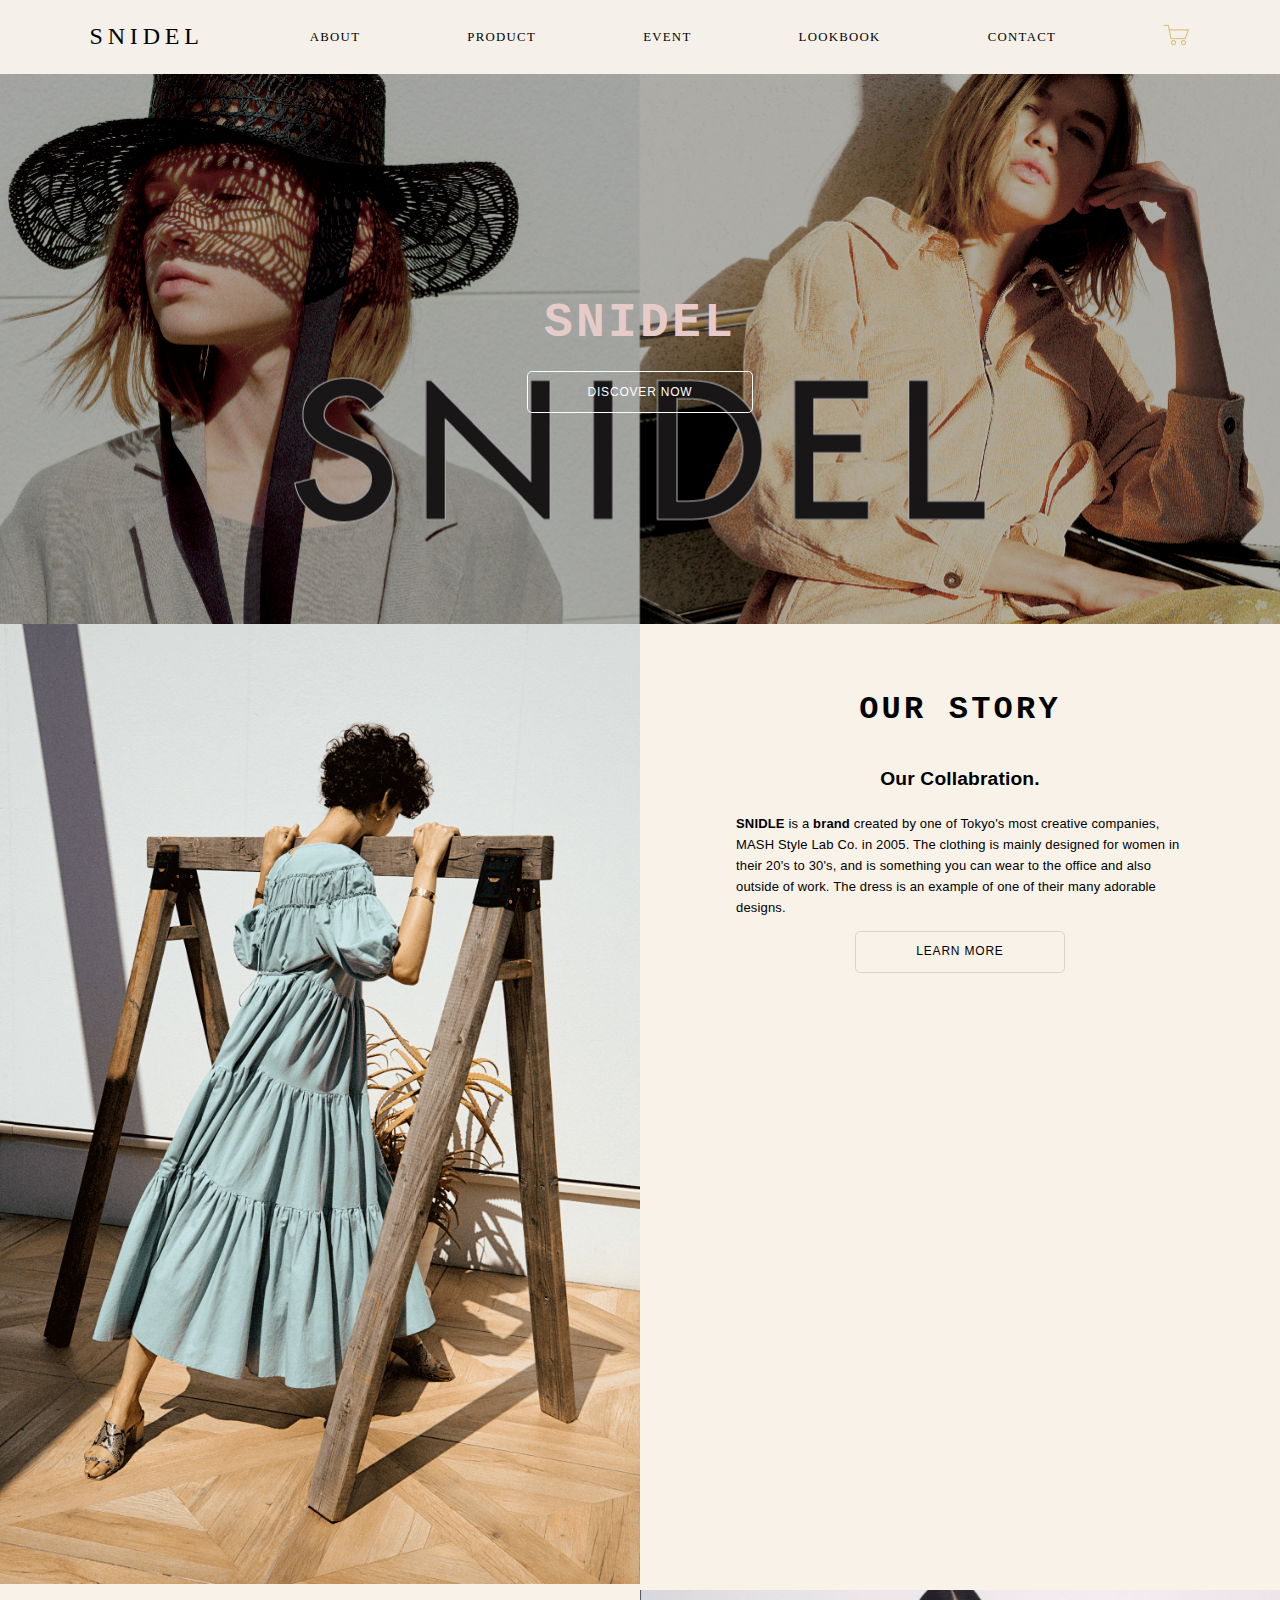
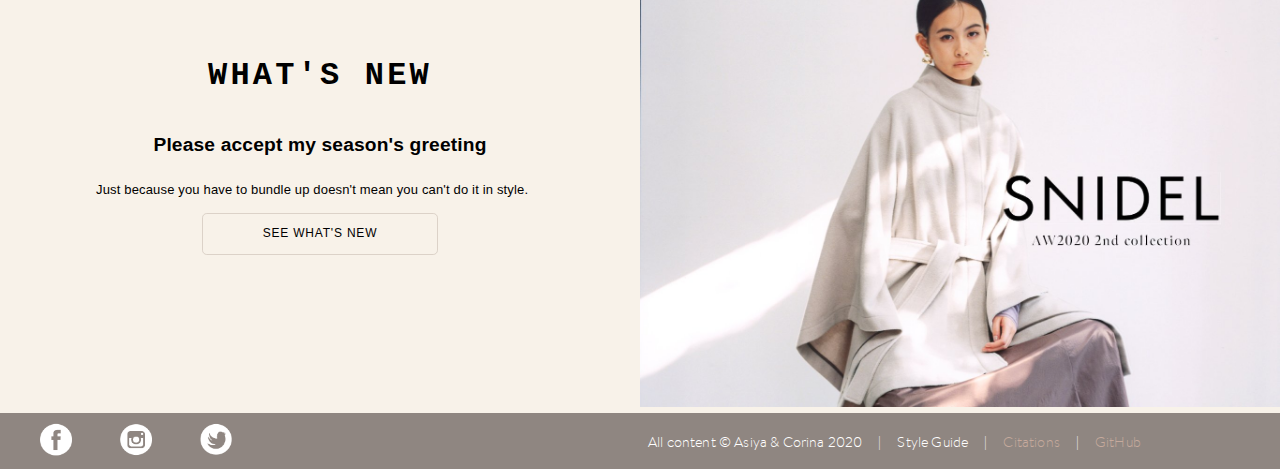
==== commit 8c0a8df1: "add product details" ====
--- a/index.html
+++ b/index.html
@@ -28,15 +28,10 @@
 
 			        <ul>
 		               <li><a href="about.html">ABOUT</a></li>
-
 		               <li><a href="product.html">PRODUCT</a></li>
 									 <li><a href="event.html">EVENT</a></li>
-
 									 <li><a href="lookbook.html">LOOKBOOK</a></li>
-
-
-
-		               <li><a href="contact.html">CONTACT</a></li>
+             <li><a href="contact.html">CONTACT</a></li>
 
 		               <li><a href="cart.html"><span class="cart_icon"></span>&#8203;</a></li>
 			        </ul>
@@ -131,7 +126,8 @@
 						<p>Style Guide</a></p>
 						<p>|</p>
 						<p><a href="citation.html">Citations</a></p>
-
+						<p>|</p>
+							<p><a href="https://github.com/yza404/project2-phase2">GitHub</a></p>
 					</div>
 				</div>
 			</div>
--- a/css/main.css
+++ b/css/main.css
@@ -155,6 +155,54 @@
     border-radius: 0;
     height: auto;
 }
+.column {
+  float: left;
+  width: 25%;
+  padding: 10px;
+}
+
+/* Style the images inside the grid */
+.column img {
+  opacity: 0.8;
+  cursor: pointer;
+}
+
+.column img:hover {
+  opacity: 1;
+}
+
+/* Clear floats after the columns */
+.row:after {
+  content: "";
+  display: table;
+  clear: both;
+}
+
+/* The expanding image container */
+.container {
+  position: relative;
+  display: none;
+}
+
+/* Expanding image text */
+#imgtext {
+  position: absolute;
+  bottom: 15px;
+  left: 15px;
+  color: white;
+  font-size: 20px;
+}
+
+/* Closable button inside the expanded image */
+.closebtn {
+  position: absolute;
+  top: 10px;
+  right: 15px;
+  color: white;
+  font-size: 35px;
+  cursor: pointer;
+}
+
 
 /*  Styling */
 footer {
--- a/css/pages.css
+++ b/css/pages.css
@@ -321,7 +321,7 @@
 
 /*About*/
 .title-section-about {
-	background-image: url('../pic/bk2.jpg');
+	background-image: url('../pic/about.png');
 	background-position: top center;
 	background-attachment: fixed;
 	background-repeat: no-repeat;
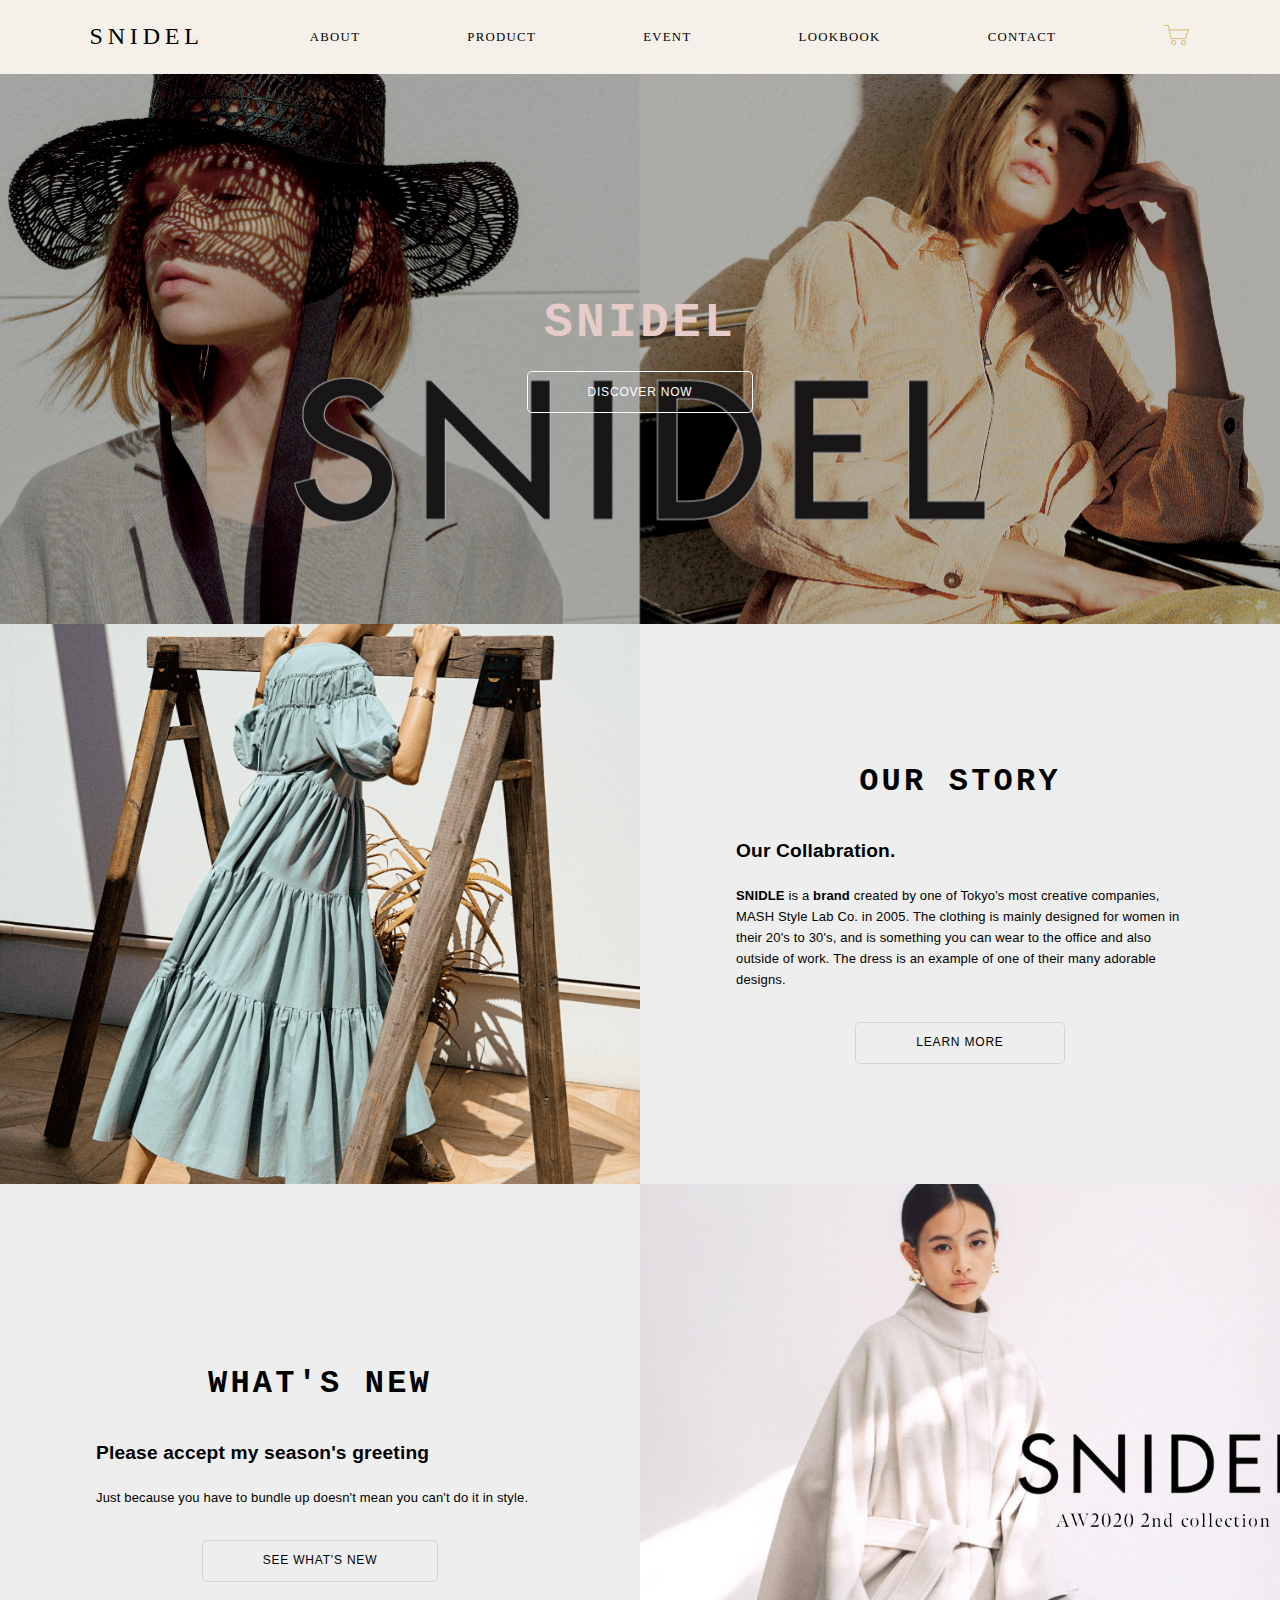
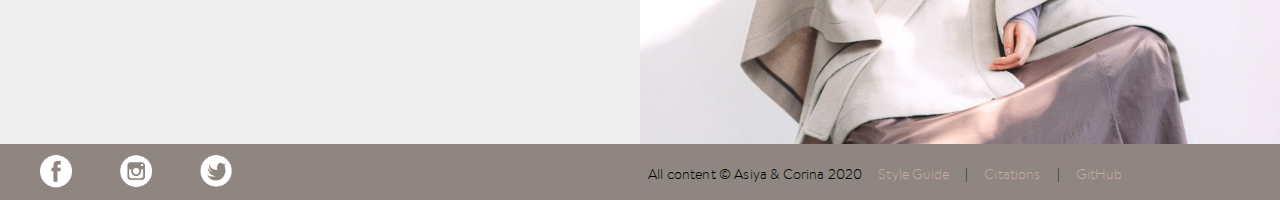
==== commit d19782e5: "correct mistake and organize code" ====
--- a/index.html
+++ b/index.html
@@ -31,8 +31,7 @@
 		               <li><a href="product.html">PRODUCT</a></li>
 									 <li><a href="event.html">EVENT</a></li>
 									 <li><a href="lookbook.html">LOOKBOOK</a></li>
-             <li><a href="contact.html">CONTACT</a></li>
-
+             			 <li><a href="contact.html">CONTACT</a></li>
 		               <li><a href="cart.html"><span class="cart_icon"></span>&#8203;</a></li>
 			        </ul>
 
@@ -43,6 +42,7 @@
 						  	<span class="bar3"></span>
 						</span>
 		         	</label>
+
 		        </nav>
 		   </nav>
 		</header>
@@ -122,8 +122,8 @@
 					<p>All content © Asiya & Corina 2020</p>
 
 					<div class="footer-source">
-						<p class="bar-hidden">|</p>
-						<p>Style Guide</a></p>
+
+						<p><a href="style.html">Style Guide</a></p>
 						<p>|</p>
 						<p><a href="citation.html">Citations</a></p>
 						<p>|</p>
--- a/css/main.css
+++ b/css/main.css
@@ -161,7 +161,7 @@
   padding: 10px;
 }
 
-/* Style the images inside the grid */
+/* product detail view image */
 .column img {
   opacity: 0.8;
   cursor: pointer;
@@ -242,7 +242,7 @@
   float: left;
   text-align: left;
   padding: 0.5rem 0.5rem 0 0.5rem;
-  color: #fff;
+  color: black;
 }
 
 #social-media-icons img {
--- a/css/grids.css
+++ b/css/grids.css
@@ -170,7 +170,6 @@
 		padding-bottom: 1rem;
 	}
 
-	#copyright .footer-source .bar-hidden,
 	.cart-content .bar-hidden {
 		display: none;
 	}
@@ -245,17 +244,14 @@
 	}
 
 	.half-col-flexbox .grid-col-1of2 .half-col-img {
-		/*display: flex;
-    	justify-content: center;
-    	align-items: center;
-        display: block;*/
+	
         width: 100%;
         height: 50%;
         margin: 0;
 	}
 
 	.half-col-flexbox .half-col-img img {
-		width: 100%;
+			width: 100%;
 	    height: 50%;
 	    object-fit: cover;
 	    object-position: 50% 50%;
@@ -264,36 +260,6 @@
 	.grid-col-1of4 .listing-block {
 		margin-bottom: 2rem;
 	}
-	/*menu page*/
-	.half-col-section {
-		padding: 2rem 1.5rem;
-	}
-
-	.half-col-section figure {
-		padding: 0;
-	}
-	.half-col-section [id^='content'] .grid-col-1of2 {
-		margin: 0;
-	}
-
-	.half-col-section [id^='content'] .dish-title {
-		width: 80%;
-	}
-
-	.half-col-section [id^='content'] .price {
-		text-align: left;
-		padding-top: 0;
-		width: 20%;
-		padding-left: 1.5rem;
-	}
-
-	.half-col-section [id^='content'] .left {
-		border-right: none;
-		padding-right: 0;
-	}
-
-	.half-col-section [id^='content'] .right {
-		padding-left: 0;
-	}
-
-}
+
+
+}
--- a/css/nav.css
+++ b/css/nav.css
@@ -74,13 +74,14 @@
 nav a:hover {
 color:#c6aa9d;
 background-color: #f5f1ea;
+
 }
 
 nav li {
 	position: relative;
 	line-height: 3rem;
 	color: black;
-	/*text-align: center;*/
+
 	display: inline-block;
 
 	transition: all 0.5s ease;
@@ -108,23 +109,7 @@
     margin-top: 0.5rem;
 }
 
-label .bar1, label .bar2, label .bar3 {
-
-    display: block;
-    width: 2rem;
-    height: 0.8rem;
-    margin: 0 0 0 0.8rem;
-    border-top: 0.1rem solid black;
-
-    -webkit-transition: all 0.5s ease;
-  	transition: all 0.5s ease;
-
-/*    width: 1.8rem;
-    height: 1px;
-    background-color: #fff;
-    margin: 0.6rem 0;
-    transition: 0.4s;*/
-}
+
 
 /* Rotate first bar */
 .change .bar1 {
@@ -170,14 +155,22 @@
 }
 
 @media only screen and (max-width: 69rem) {
-
+  label .bar1, label .bar2, label .bar3 {
+
+      display: block;
+
+      width: 2rem;
+      height: 0.8rem;
+      margin: 0 0 0 0.8rem;
+      border-top: 0.1rem solid #c6aa9d;
+      -webkit-transition: all 0.5s ease;
+    	transition: all 0.5s ease;
+
+  }
 	.cart_icon {
 		width: 2rem;
 	}
 
-	.resv_icon {
-		width: 1.5rem;
-	}
 
 	nav ul {
 		transition: all 1s ease;
@@ -232,19 +225,20 @@
 }
 
 @media only screen and (max-width: 69rem) and (max-height: 40rem) {
-
+  label .bar1, label .bar2, label .bar3 {
+
+      display: block;
+
+      width: 2rem;
+      height: 0.8rem;
+      margin: 0 0 0 0.8rem;
+      border-top: 0.1rem solid #c6aa9d;
+
+      -webkit-transition: all 0.5s ease;
+    	transition: all 0.5s ease;
+
+  }
 	nav li {
 		padding: 1em 0;
   	}
 }
-
-@media only screen and (max-width: 40rem){
-
-
-}
-
-/*@media only screen and (max-width: 40rem) and (max-height: 40rem) {
-	 nav li {
-  		padding:  1rem 0;
-  	}
-}*/
--- a/css/pages.css
+++ b/css/pages.css
@@ -50,14 +50,10 @@
 	background-color: ;
 }
 
-/*listing page styling*/
-<<<<<<< HEAD
+/*product page styling*/
+
 .title-section-product {
 	background-image: url('../pic/bk-p.jpg');
-=======
-.title-section-listing {
-	background-image: url('../img/bk.jpg');
->>>>>>> master
 	background-position: center center;
 	background-attachment: fixed;
 	background-repeat: no-repeat;
@@ -66,6 +62,18 @@
 	height: 25rem;
 	display: flex;
     align-items: center;
+}
+.title-section-listing {
+	background-image: url('../img/bk.jpg');
+
+	background-position: center center;
+	background-attachment: fixed;
+	background-repeat: no-repeat;
+	background-size: cover;
+	width: 100%;
+	height: 25rem;
+	display: flex;
+    align-items: center;
 /*    citation: http://sixrevisions.com/css/responsive-background-image/;*/
 }
 
@@ -75,16 +83,8 @@
 
 .product-listing {
 	background-color: #ccc;
-<<<<<<< HEAD
-height: 25rem;
+	height: 25rem;
   overflow: hidden;
-}
-
-
-
-=======
-	height: 25rem;
-    overflow: hidden;
 }
 
 .product-listing img {
@@ -94,7 +94,7 @@
     object-position: 50% 50%;
 }
 
->>>>>>> master
+
 .product-listing::after {
 	content: "";
 	display: block;
@@ -102,6 +102,10 @@
 }
 
 
+/* event image effect */
+.events-listing{
+	  box-shadow: 0 4px 8px 0 rgba(0, 0, 0, 0.2), 0 6px 20px 0 rgba(0, 0, 0, 0.19);
+}
 
 /*citation:https://miketricking.github.io/dist/*/
 
@@ -114,23 +118,11 @@
 }
 
 
-/* Review Form Styling */
+/* contact -feedback */
 .review-form .grid-col-1of2 {
 	text-align: left;
 }
 
-#review-container {
-	height: 35rem;
-	overflow: scroll;
-}
-
-.review-form label {
-	text-align: left;
-}
-
-.review-form .button-center {
-	display: block;
-}
 
 .button-center {
 	text-align: center;
@@ -174,15 +166,11 @@
 	border: 0.1rem solid #c6aa9d;
 }
 
-<<<<<<< HEAD
+
 label:not(#css-toggle-product):not(.quan_label):not(#toggle-product) {
-=======
-label:not(#css-toggle-list):not(.quan_label):not(#toggle-list) {
->>>>>>> master
 	padding-top: 1rem;
 	font-family: 'BrandonTextMedium', Verdana, sans-serif;
 	display: block;
-	color:black;
 }
 
 
@@ -207,11 +195,9 @@
 }
 
 ::-webkit-input-placeholder { /* Chrome/Opera/Safari */
-<<<<<<< HEAD
+
   color: #c6aa9d;
-=======
-  color: rgb(112,128,144);
->>>>>>> master
+
 }
 ::-moz-placeholder { /* Firefox 19+ */
   color: #c6aa9d;
@@ -321,7 +307,7 @@
 
 /*About*/
 .title-section-about {
-	background-image: url('../pic/about.png');
+	background-image: url('../pic/about-1.jpg');
 	background-position: top center;
 	background-attachment: fixed;
 	background-repeat: no-repeat;
@@ -433,10 +419,7 @@
 		background-position: top center;
 	}
 
-	section.title-section-contact {
-		background: url(../img/store.jpg);
-		background-position: top center;
-	}
+
 }
 
 
